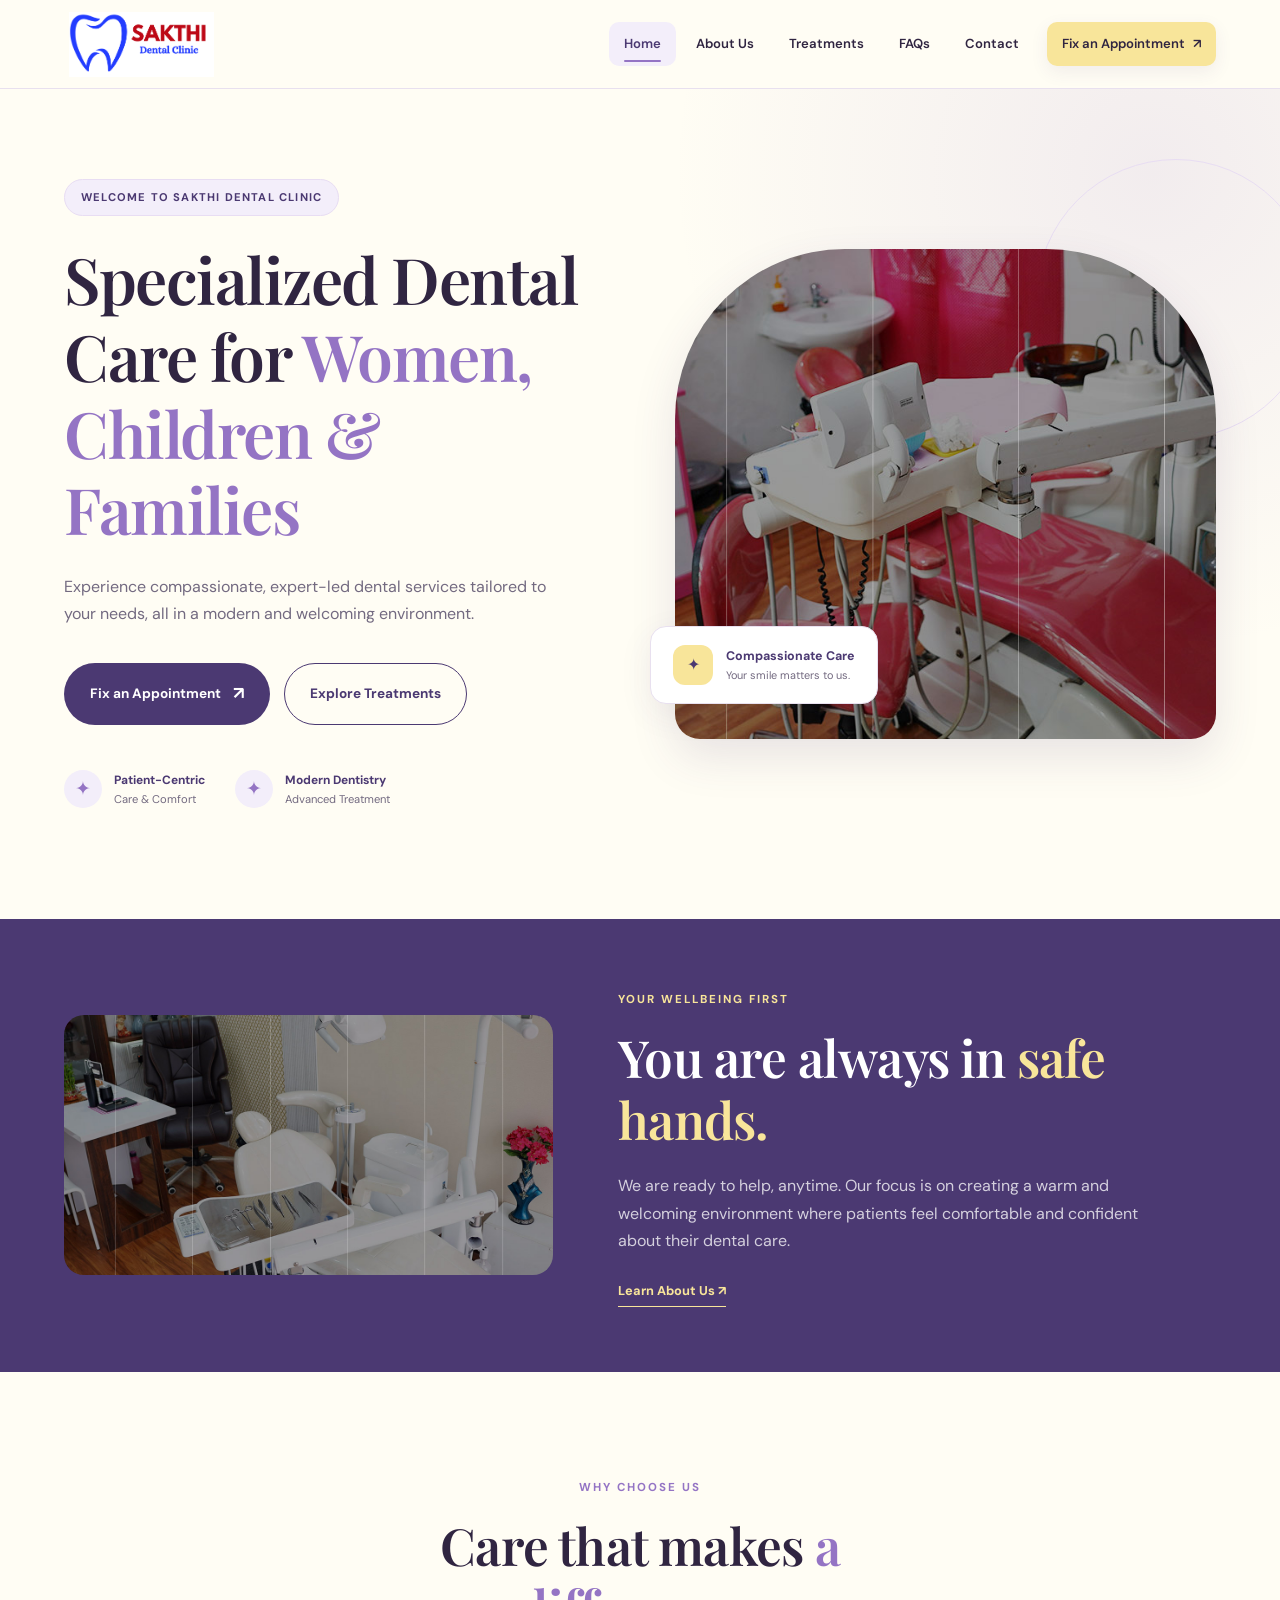
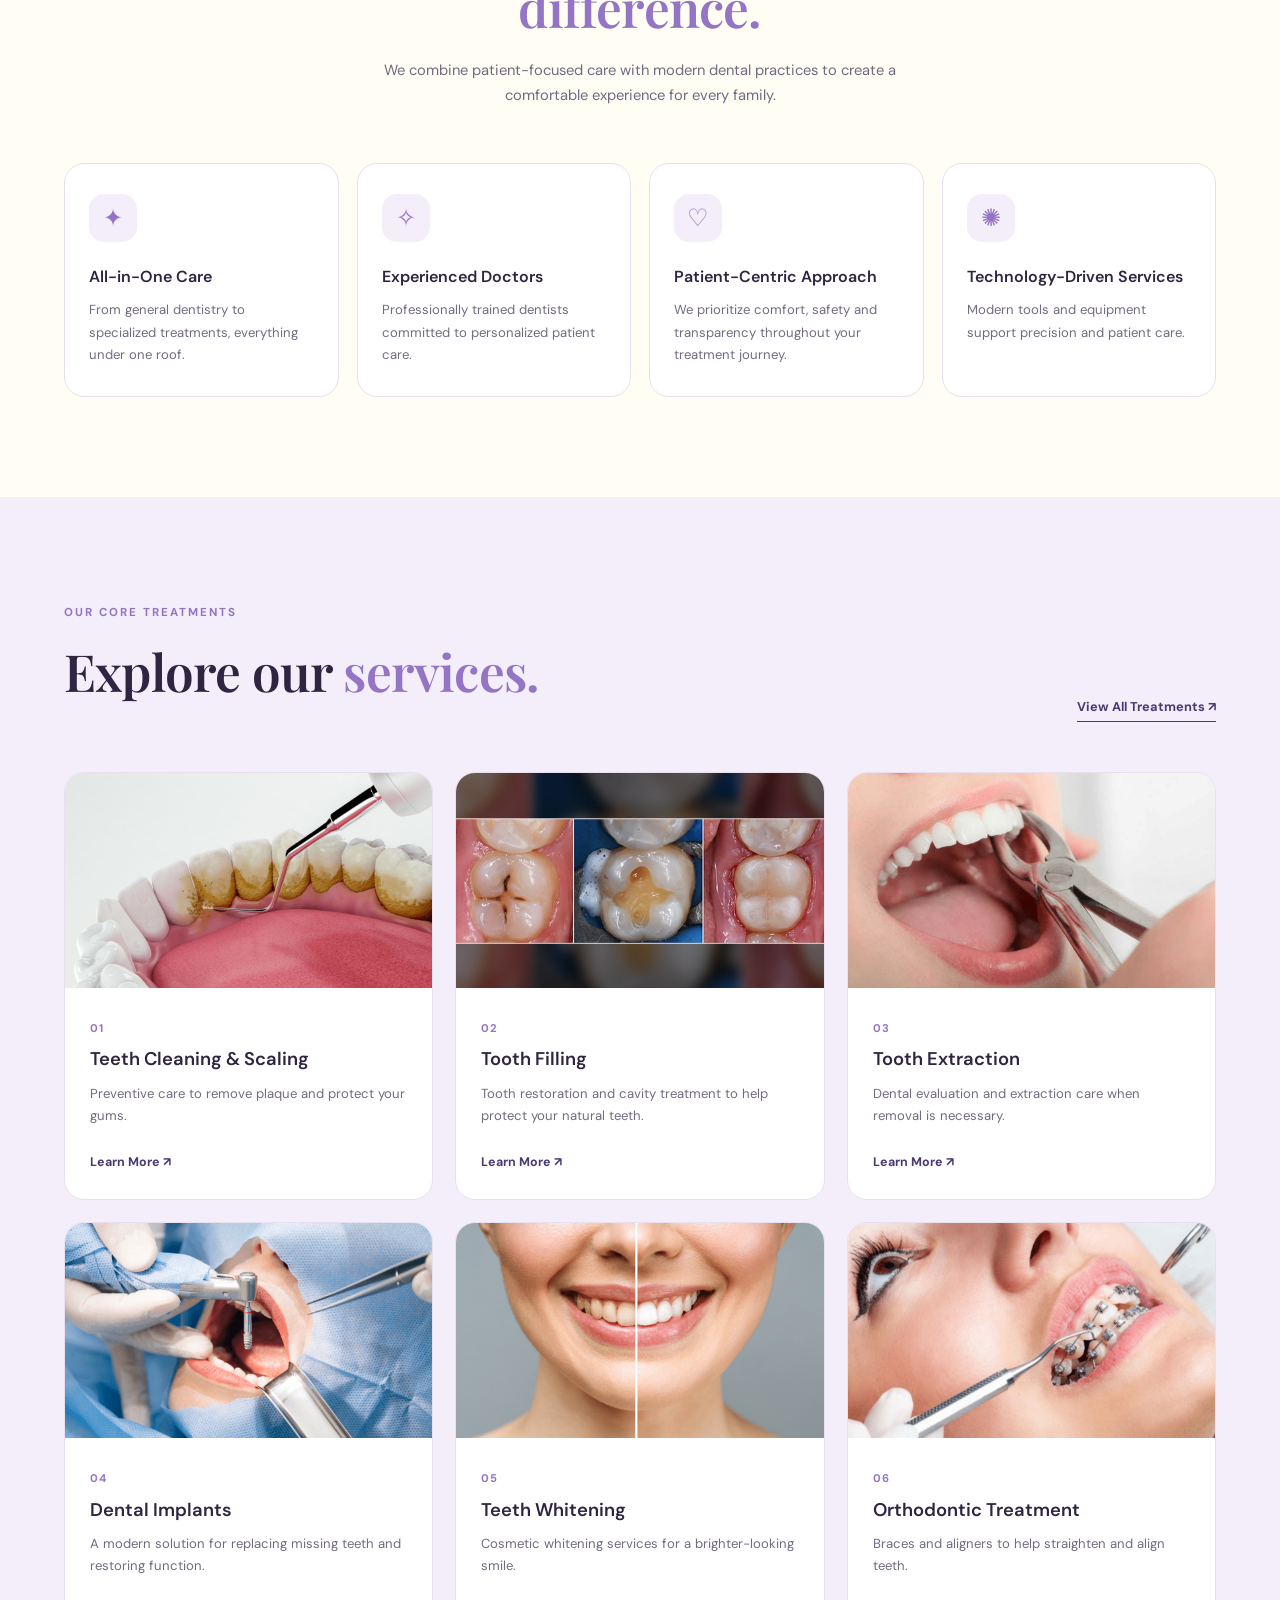
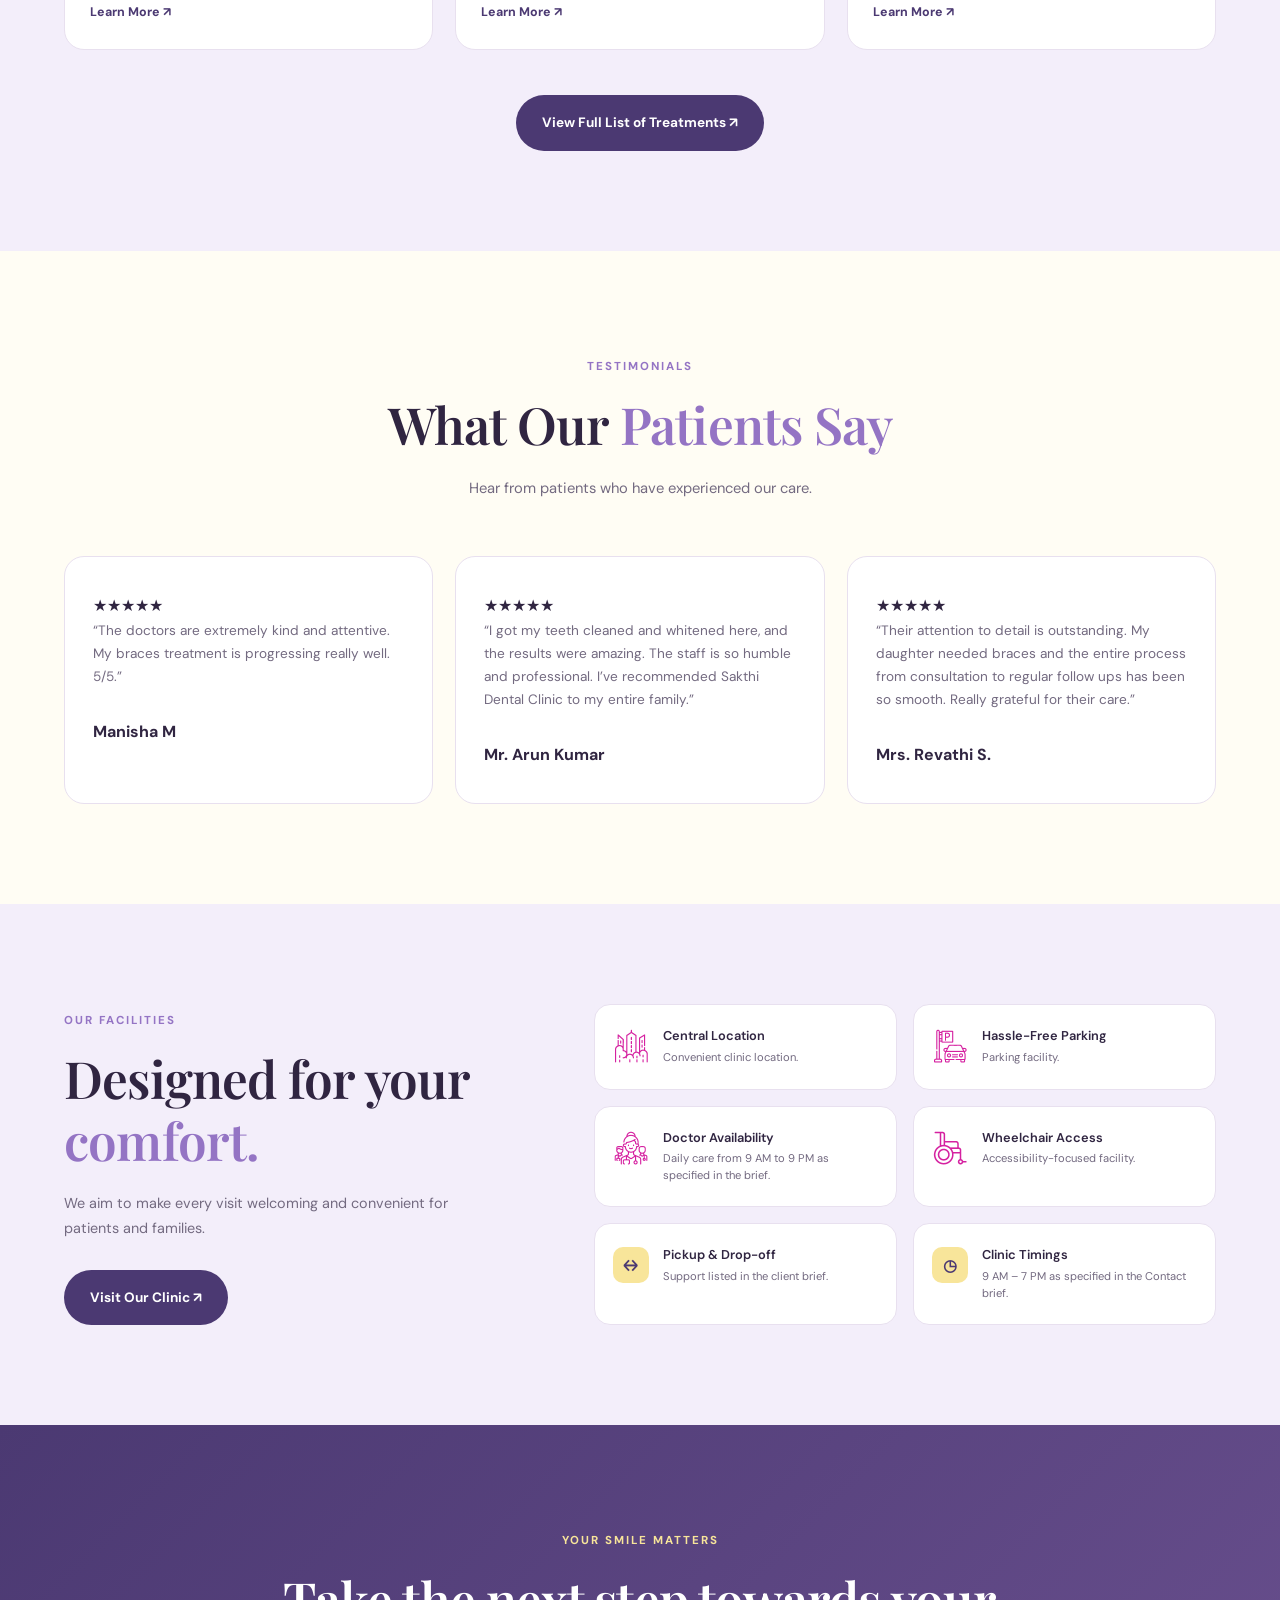
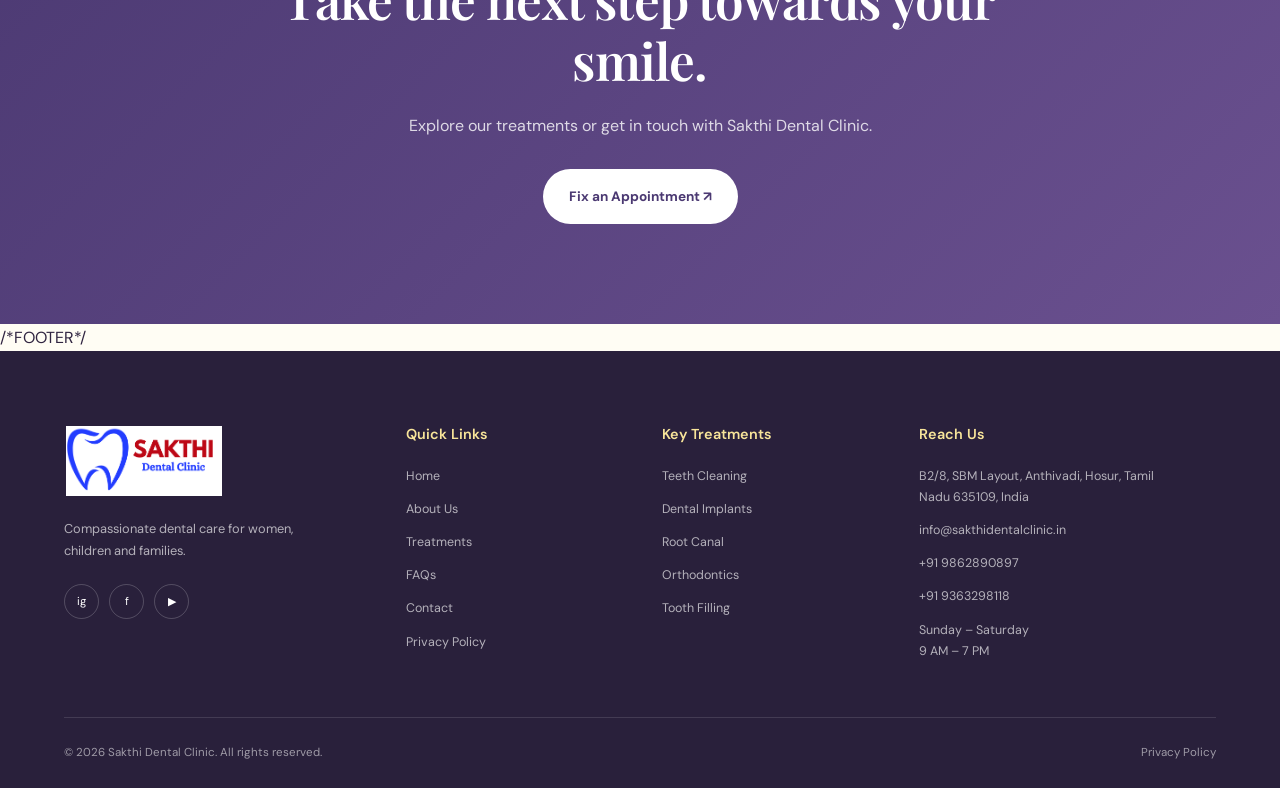
==== index.html @ 663e18c3 "Add Sakthi Dental Clinic website" ====
<!DOCTYPE html>
<html lang="en">
<head>
    <meta charset="UTF-8">
    <meta name="viewport" content="width=device-width, initial-scale=1.0">

    <title>Sakthi Dental Clinic | Your Smile, Our Care</title>
    <link rel="icon" type="image/png" href="images/logo/SDC Logo.png">

    <meta name="description" content="Sakthi Dental Clinic in Hosur offers compassionate dental care for women, children and families. Explore our dental treatments and clinic facilities.">

    <link rel="preconnect" href="https://fonts.googleapis.com">
    <link rel="preconnect" href="https://fonts.gstatic.com" crossorigin>
    <link href="https://fonts.googleapis.com/css2?family=DM+Sans:wght@400;500;600;700&family=Playfair+Display:wght@500;600;700&display=swap" rel="stylesheet">
    <link rel="stylesheet" href="style.css">
</head>
<body>
    <!-- ================= HEADER ================= -->
<header class="site-header">
    <div class="container nav-container">
        <!-- LOGO -->
        <a href="index.html" class="brand-logo">
            <img src="images/logo/SDC Logo.png"
                 alt="Sakthi Dental Clinic Logo">
        </a>
        <!-- DESKTOP / MOBILE NAVIGATION -->
        <nav class="main-nav" id="mainNav" aria-label="Main navigation">
    <a href="index.html" class="active">Home</a>
    <a href="about.html">About Us</a>
    <a href="treatments.html">Treatments</a>
    <a href="faqs.html">FAQs</a>
    <a href="contact.html">Contact</a>
    <a href="contact.html" class="nav-cta">
        Fix an Appointment
        <span>↗</span>
    </a>
</nav>

        <!-- MOBILE MENU BUTTON -->
        <button class="menu-toggle"
        id="menuToggle"
        type="button"
        aria-label="Open navigation menu"
        aria-expanded="false">
    <span></span>
    <span></span>
    <span></span>
</button>
    </div>
</header>
    <!-- ================= HERO SECTION ================= -->
    <main>
        <section class="hero-section">
            <div class="container hero-grid">
                <div class="hero-content">
                    <span class="eyebrow">
                        WELCOME TO SAKTHI DENTAL CLINIC
                    </span>

                    <h1>
                        Specialized Dental Care for
                        <span>Women, Children & Families</span>
                    </h1>
                    <p class="hero-description">
                        Experience compassionate, expert-led dental services
                        tailored to your needs, all in a modern and welcoming
                        environment.
                    </p>
                    <div class="hero-actions">
                        <a href="contact.html" class="btn btn-primary">
                            Fix an Appointment
                            <span>↗</span>
                        </a>
                        <a href="treatments.html" class="btn btn-outline">
                            Explore Treatments
                        </a>
                    </div>
                    <div class="hero-trust">
                        <div class="trust-item">
                            <span class="trust-icon">✦</span>
                            <div>
                                <strong>Patient-Centric</strong>
                                <small>Care & Comfort</small>
                            </div>
                        </div>
                        <div class="trust-item">
                            <span class="trust-icon">✦</span>
                            <div>
                                <strong>Modern Dentistry</strong>
                                <small>Advanced Treatment</small>
                            </div>
                        </div>
                    </div>
                </div>
                <div class="hero-visual">
                    <div class="hero-image-wrapper">
                        <img src="images/banners/Banner_img_2.jpg"
                             alt="Sakthi Dental Clinic Dental Care"
                             class="hero-image">
                        <div class="hero-floating-card">
                            <div class="floating-icon">✦</div>
                            <div>
                                <strong>Compassionate Care</strong>
                                <p>Your smile matters to us.</p>
                            </div>
                        </div>
                    </div>
                    <div class="hero-circle-decoration"></div>
                </div>
            </div>
        </section>
        <!-- ================= ASSURANCE BANNER ================= -->
        <section class="assurance-section">
            <div class="container assurance-grid">
                <div class="assurance-image">
                    <img src="images/banners/Banner_img_3.jpg"
                         alt="Welcoming dental clinic">
                </div>
                <div class="assurance-content">
                    <span class="section-label">YOUR WELLBEING FIRST</span>
                    <h2>
                        You are always in
                        <span>safe hands.</span>
                    </h2>
                    <p>
                        We are ready to help, anytime. Our focus is on creating
                        a warm and welcoming environment where patients feel
                        comfortable and confident about their dental care.
                    </p>
                    <a href="about.html" class="text-link">
                        Learn About Us ↗
                    </a>
                </div>
            </div>
        </section>
        <!-- ================= WHY CHOOSE US ================= -->
        <section class="why-section section-padding">
            <div class="container">
                <div class="section-heading centered">
                    <span class="section-label">WHY CHOOSE US</span>
                    <h2>
                        Care that makes
                        <span>a difference.</span>
                    </h2>
                    <p>
                        We combine patient-focused care with modern dental
                        practices to create a comfortable experience for
                        every family.
                    </p>
                </div>
                <div class="features-grid">
                    <article class="feature-card">
                        <div class="feature-icon">✦</div>
                        <h3>All-in-One Care</h3>
                        <p>
                            From general dentistry to specialized treatments,
                            everything under one roof.
                        </p>
                    </article>
                    <article class="feature-card">

                        <div class="feature-icon">✧</div>

                        <h3>Experienced Doctors</h3>
                        <p>
                            Professionally trained dentists committed to
                            personalized patient care.
                        </p>
                    </article>
                    <article class="feature-card">
                        <div class="feature-icon">♡</div>
                        <h3>Patient-Centric Approach</h3>
                        <p>
                            We prioritize comfort, safety and transparency
                            throughout your treatment journey.
                        </p>
                    </article>
                    <article class="feature-card">
                        <div class="feature-icon">✺</div>
                        <h3>Technology-Driven Services</h3>
                        <p>
                            Modern tools and equipment support precision
                            and patient care.
                        </p>
                    </article>
                </div>
            </div>
        </section>
        <!-- ================= CORE TREATMENTS ================= -->
        <section class="treatments-section section-padding">
            <div class="container">
                <div class="section-top-row">
                    <div class="section-heading">
                        <span class="section-label">OUR CORE TREATMENTS</span>
                        <h2>
                            Explore our
                            <span>services.</span>
                        </h2>
                    </div>
                    <a href="treatments.html" class="text-link">
                        View All Treatments ↗
                    </a>
                </div>
                <div class="treatments-grid">
                    <article class="treatment-card">
                        <div class="treatment-image">
                            <img src="images/treatments/Teeth Cleaning.png"
                                 alt="Teeth Cleaning and Scaling">
                        </div>
                        <div class="treatment-content">
                            <span class="treatment-number">01</span>
                            <h3>Teeth Cleaning & Scaling</h3>
                            <p>
                                Preventive care to remove plaque and
                                protect your gums.
                            </p>
                            <a href="treatments.html" class="card-link">
                                Learn More ↗
                            </a>
                        </div>
                    </article>
                    <article class="treatment-card">
                        <div class="treatment-image">
                            <img src="images/treatments/Tooth-Filling.jpg"
                                 alt="Tooth Filling">
                        </div>
                        <div class="treatment-content">
                            <span class="treatment-number">02</span>
                            <h3>Tooth Filling</h3>
                            <p>
                                Tooth restoration and cavity treatment
                                to help protect your natural teeth.
                            </p>
                            <a href="treatments.html" class="card-link">
                                Learn More ↗
                            </a>
                        </div>
                    </article>
                    <article class="treatment-card">
                        <div class="treatment-image">
                            <img src="images/treatments/Teeth Extraction.png"
                                 alt="Tooth Extraction">
                        </div>
                        <div class="treatment-content">
                            <span class="treatment-number">03</span>
                            <h3>Tooth Extraction</h3>
                            <p>
                                Dental evaluation and extraction care
                                when removal is necessary.
                            </p>
                            <a href="treatments.html" class="card-link">
                                Learn More ↗
                            </a>
                        </div>
                    </article>
                    <article class="treatment-card">
                        <div class="treatment-image">
                            <img src="images/treatments/Implants.png"
                                alt="Dental Implants">
                        </div>
                        <div class="treatment-content">
                            <span class="treatment-number">04</span>
                            <h3>Dental Implants</h3>
                            <p>
                                A modern solution for replacing missing
                                teeth and restoring function.
                            </p>
                            <a href="treatments.html" class="card-link">
                                Learn More ↗
                            </a>
                        </div>
                    </article>
                    <article class="treatment-card">
                        <div class="treatment-image">
                            <img src="images/treatments/Bleaching.png"
                                 alt="Teeth Whitening">
                        </div>
                        <div class="treatment-content">
                            <span class="treatment-number">05</span>
                            <h3>Teeth Whitening</h3>
                            <p>
                                Cosmetic whitening services for a
                                brighter-looking smile.
                            </p>
                            <a href="treatments.html" class="card-link">
                                Learn More ↗
                            </a>
                        </div>
                    </article>
                    <article class="treatment-card">
                        <div class="treatment-image">
                            <img src="images/treatments/Orthodontic-Treatment.png"
                                 alt="Orthodontic Treatment">
                        </div>
                        <div class="treatment-content">
                            <span class="treatment-number">06</span>
                            <h3>Orthodontic Treatment</h3>
                            <p>
                                Braces and aligners to help straighten
                                and align teeth.
                            </p>
                            <a href="treatments.html" class="card-link">
                                Learn More ↗
                            </a>
                        </div>
                    </article>
                </div>
                <div class="center-button">
                    <a href="treatments.html" class="btn btn-primary">
                        View Full List of Treatments ↗
                    </a>
                </div>
            </div>
        </section>
        <!-- ================= TESTIMONIALS ================= -->
        <section class="testimonials-section section-padding">
    <div class="container">
        <div class="section-heading centered">
            <span class="section-label">
                TESTIMONIALS
            </span>
            <h2>
                What Our
                <span>Patients Say</span>
            </h2>
            <p>
                Hear from patients who have experienced our care.
            </p>
        </div>
        <div class="testimonials-grid">
            <article class="testimonial-card">
                <div class="testimonial-stars">
                    ★★★★★
                </div>
                <p>
                    “The doctors are extremely kind and attentive.
                    My braces treatment is progressing really well.
                    5/5.”
                </p>
                <h4>
                    Manisha M
                </h4>
            </article>
            <article class="testimonial-card">
                <div class="testimonial-stars">
                    ★★★★★
                </div>
                <p>
                    “I got my teeth cleaned and whitened here, and
                    the results were amazing. The staff is so humble
                    and professional. I’ve recommended Sakthi Dental
                    Clinic to my entire family.”
                </p>
                <h4>
                    Mr. Arun Kumar
                </h4>
            </article>
            <article class="testimonial-card">
                <div class="testimonial-stars">
                    ★★★★★
                </div>
                <p>
                    “Their attention to detail is outstanding. My
                    daughter needed braces and the entire process
                    from consultation to regular follow ups has been
                    so smooth. Really grateful for their care.”
                </p>
                <h4>
                    Mrs. Revathi S.
                </h4>
            </article>
        </div>
    </div>
</section>
    <!-- ================= CLINIC FACILITIES ================= -->
        <section class="facilities-section section-padding">
            <div class="container">
                <div class="facilities-layout">
                    <div class="facilities-content">
                        <span class="section-label">OUR FACILITIES</span>
                        <h2>
                            Designed for your
                            <span>comfort.</span>
                        </h2>
                        <p>
                            We aim to make every visit welcoming and
                            convenient for patients and families.
                        </p>
                        <a href="contact.html" class="btn btn-primary">
                            Visit Our Clinic ↗
                        </a>
                    </div>
                    <div class="facilities-grid">
                        <div class="facility-item">
                            <img src="images/icons/Icon-city-center.png"
                                 alt="">
                            <div>
                                <h3>Central Location</h3>
                                <p>Convenient clinic location.</p>
                            </div>
                        </div>
                        <div class="facility-item">
                            <img src="images/icons/car_parking.png"
                                 alt="">
                            <div>
                                <h3>Hassle-Free Parking</h3>
                                <p>Parking facility.</p>
                            </div>
                        </div>
                        <div class="facility-item">
                            <img src="images/icons/Icon-doctors.png"
                                 alt="">
                            <div>
                                <h3>Doctor Availability</h3>
                                <p>Daily care from 9 AM to 9 PM as specified in the brief.</p>
                            </div>
                        </div>
                        <div class="facility-item">
                            <img src="images/icons/Icon-wheel-chair.png"
                                 alt="">
                            <div>
                                <h3>Wheelchair Access</h3>
                                <p>Accessibility-focused facility.</p>
                            </div>
                        </div>
                        <div class="facility-item">
                            <div class="facility-symbol">↔</div>
                            <div>
                                <h3>Pickup & Drop-off</h3>
                                <p>Support listed in the client brief.</p>
                            </div>
                        </div>
                        <div class="facility-item">
                            <div class="facility-symbol">◷</div>
                            <div>
                                <h3>Clinic Timings</h3>
                                <p>9 AM – 7 PM as specified in the Contact brief.</p>
                            </div>
                        </div>
                    </div>
                </div>
            </div>
        </section>
        <!-- ================= FINAL CTA  ================= -->
        <section class="final-cta-section">
            <div class="container final-cta-content">
                <span class="section-label">YOUR SMILE MATTERS</span>
                <h2>
                    Take the next step
                    towards your smile.
                </h2>
                <p>
                    Explore our treatments or get in touch with
                    Sakthi Dental Clinic.
                </p>
                <a href="contact.html" class="btn btn-light">
                    Fix an Appointment ↗
                </a>
            </div>
        </section>
    </main>
    /*FOOTER*/
    <footer class="site-footer">
        <div class="container footer-grid">

            <div class="footer-brand">
                <a href="index.html" class="footer-logo">
                    <img src="images/logo/SDC Logo.png"
                         alt="Sakthi Dental Clinic Logo">
                </a>
                <p>
                    Compassionate dental care for women,
                    children and families.
                </p>
                <div class="footer-socials">
                    <a href="#" aria-label="Instagram">ig</a>
                    <a href="#" aria-label="Facebook">f</a>
                    <a href="#" aria-label="YouTube">▶</a>
                </div>
            </div>
            <div class="footer-column">
                <h3>Quick Links</h3>
                <a href="index.html">Home</a>
                <a href="about.html">About Us</a>
                <a href="treatments.html">Treatments</a>
                <a href="faqs.html">FAQs</a>
                <a href="contact.html">Contact</a>
                <a href="privacy.html">Privacy Policy</a>
            </div>
            <div class="footer-column">
                <h3>Key Treatments</h3>
                <a href="treatments.html">Teeth Cleaning</a>
                <a href="treatments.html">Dental Implants</a>
                <a href="treatments.html">Root Canal</a>
                <a href="treatments.html">Orthodontics</a>
                <a href="treatments.html">Tooth Filling</a>
            </div>
            <div class="footer-column footer-contact">
                <h3>Reach Us</h3>
                <p>
                    B2/8, SBM Layout, Anthivadi,
                    Hosur, Tamil Nadu 635109, India
                </p>
                <a href="mailto:info@sakthidentalclinic.in">
                    info@sakthidentalclinic.in
                </a>
                <a href="tel:+919862890897">
                    +91 9862890897
                </a>
                <a href="tel:+919363298118">
                    +91 9363298118
                </a>
                <p>
                    Sunday – Saturday<br>
                    9 AM – 7 PM
                </p>
            </div>
        </div>
        <div class="container footer-bottom">
            <p>
                © 2026 Sakthi Dental Clinic. All rights reserved.
            </p>
            <a href="privacy.html">Privacy Policy</a>
        </div>
    </footer>
    <script src="script.js"></script>
</body>
</html>
---- style.css ----
/* =========================================================
   SAKTHI DENTAL CLINIC
   PROFESSIONAL LAVENDER + BUTTER YELLOW
   CLEAN MASTER STYLESHEET
   ========================================================= */
/* =========================================================
   1. ROOT VARIABLES
   ======================================================== */
:root {
    --deep-purple: #4B3972;
    --soft-purple: #9474C4;
    --light-purple: #F3EEFA;
    --soft-lilac: #E8DDF3;
    --butter-yellow: #F8E59A;
    --warm-white: #FFFDF4;
    --white: #FFFFFF;
    --text-dark: #302541;
    --text-light: #736A80;
    --border-color: #E8E0EF;
    --shadow-soft: 0 10px 35px rgba(75, 57, 114, 0.07);
    --shadow-hover: 0 18px 45px rgba(75, 57, 114, 0.13);
    --radius-small: 12px;
    --radius-medium: 20px;
    --radius-large: 30px;
}
/* =========================================================
   2. GLOBAL RESET
   ========================================================= */
* {
    margin: 0;
    padding: 0;
    box-sizing: border-box;
}
html {
    scroll-behavior: smooth;
}
body {
    font-family: "DM Sans", sans-serif;
    background: var(--warm-white);
    color: var(--text-dark);
    line-height: 1.7;
    overflow-x: hidden;
}
img {
    max-width: 100%;
    display: block;
}
a {
    text-decoration: none;
    color: inherit;
}
button,
a {
    -webkit-tap-highlight-color: transparent;
}
button {
    font-family: inherit;
}
.container {
    width: min(1180px, 90%);
    margin: 0 auto;
}
.section-padding {
    padding: 100px 0;
}
/* =========================================================
   3. TYPOGRAPHY
   ========================================================= */
h1,
h2,
h3 {
    line-height: 1.2;
    font-weight: 600;
}
h1,
h2 {
    font-family: "Playfair Display", serif;
}
h1 {
    font-size: clamp(2.5rem, 5vw, 4.5rem);
    letter-spacing: -1.5px;
}
h2 {
    font-size: clamp(2rem, 4vw, 3.2rem);
    letter-spacing: -0.8px;
}
h1 span,
h2 span {
    color: var(--soft-purple);
}
p {
    color: var(--text-light);
}
.section-label {
    display: inline-block;
    color: var(--soft-purple);
    font-size: 0.72rem;
    font-weight: 700;
    letter-spacing: 2px;
    text-transform: uppercase;
    margin-bottom: 18px;
}
.eyebrow {
    display: inline-block;
    background: var(--light-purple);
    color: var(--deep-purple);
    border: 1px solid var(--soft-lilac);
    border-radius: 100px;
    padding: 8px 16px;
    font-size: 0.7rem;
    font-weight: 700;
    letter-spacing: 1.2px;
    margin-bottom: 25px;
}
/* =========================================================
   4. BUTTONS
   ========================================================= */
.btn {
    display: inline-flex;
    align-items: center;
    justify-content: center;
    gap: 12px;
    padding: 15px 25px;
    border-radius: 100px;
    border: 1px solid transparent;
    font-size: 0.85rem;
    font-weight: 700;
    cursor: pointer;
    transition:
        background 0.3s ease,
        color 0.3s ease,
        transform 0.3s ease,
        box-shadow 0.3s ease;
}
.btn-primary {
    background: var(--deep-purple);
    color: var(--white);
}
.btn-primary:hover {
    background: var(--soft-purple);
    transform: translateY(-3px);
    box-shadow: 0 8px 20px rgba(75, 57, 114, 0.2);
}
.btn-outline {
    border-color: var(--deep-purple);
    color: var(--deep-purple);
    background: transparent;
}
.btn-outline:hover {
    background: var(--light-purple);
    transform: translateY(-3px);
}
.btn-light {
    background: var(--white);
    color: var(--deep-purple);
}
.btn-light:hover {
    background: var(--butter-yellow);
    transform: translateY(-3px);
}
.btn span {
    font-size: 1.1rem;
}
/* =========================================================
   5. PROFESSIONAL HEADER / NAVBAR
   ========================================================= */
.site-header {
    position: sticky;
    top: 0;
    z-index: 1000;
    width: 100%;
    background: rgba(255, 253, 244, 0.97);
    border-bottom: 1px solid var(--border-color);
    backdrop-filter: blur(14px);
    -webkit-backdrop-filter: blur(14px);
}
.nav-container {
    min-height: 88px;
    display: flex;
    align-items: center;
    justify-content: space-between;
    gap: 30px;
    position: relative;
}
.brand-logo {
    display: flex;
    align-items: center;
    flex-shrink: 0;
    text-decoration: none;
}
.brand-logo img {
    width: 155px;
    height: auto;
    max-height: 65px;
    object-fit: contain;
}
.main-nav {
    display: flex;
    align-items: center;
    justify-content: center;
    gap: 5px;
}
.main-nav a {
    position: relative;
    display: inline-flex;
    align-items: center;
    justify-content: center;
    padding: 11px 15px;
    color: var(--text-dark);
    font-size: 0.82rem;
    font-weight: 600;
    border-radius: 10px;
    transition:
        color 0.25s ease,
        background 0.25s ease,
        transform 0.25s ease;
}
.main-nav a:hover {
    color: var(--deep-purple);
    background: var(--light-purple);
    transform: translateY(-1px);
}
.main-nav a.active {
    color: var(--deep-purple);
    background: var(--light-purple);
}
.main-nav a::after {
    content: "";
    position: absolute;
    left: 15px;
    right: 15px;
    bottom: 4px;
    height: 2px;
    background: var(--soft-purple);
    border-radius: 10px;
    transform: scaleX(0);
    transition: transform 0.25s ease;
}
.main-nav a:hover::after,
.main-nav a.active::after {
    transform: scaleX(1);
}
.nav-cta {
    display: inline-flex;
    align-items: center;
    justify-content: center;
    gap: 8px;
    margin-left: 8px;
    padding: 13px 20px;
    background: var(--butter-yellow);
    color: var(--deep-purple);
    border-radius: 100px;
    font-size: 0.75rem;
    font-weight: 700;
    white-space: nowrap;
    box-shadow: 0 6px 18px rgba(75, 57, 114, 0.08);
    transition:
        background 0.3s ease,
        color 0.3s ease,
        transform 0.3s ease,
        box-shadow 0.3s ease;
}
.nav-cta:hover {
    background: var(--deep-purple);
    color: var(--white);
    transform: translateY(-2px);
    box-shadow: 0 9px 22px rgba(75, 57, 114, 0.18);
}
.nav-cta::after {
    display: none !important;
}
/* =========================================================
   6. MOBILE MENU BUTTON
   ========================================================= */
.menu-toggle {
    display: none;
    width: 42px;
    height: 42px;
    padding: 0;
    border: none;
    background: transparent;
    cursor: pointer;
    align-items: center;
    justify-content: center;
    flex-direction: column;
    gap: 5px;
    position: relative;
    z-index: 1001;
}
.menu-toggle span {
    display: block;
    width: 24px;
    height: 2px;
    background: var(--deep-purple);
    border-radius: 3px;
    transition: all 0.3s ease;
}
/* Hamburger -> X animation when menu is open */
.menu-toggle.active span:nth-child(1) {
    transform: translateY(7px) rotate(45deg);
}
.menu-toggle.active span:nth-child(2) {
    opacity: 0;
}
.menu-toggle.active span:nth-child(3) {
    transform: translateY(-7px) rotate(-45deg);
}
/* =========================================================
   7. HERO SECTION
   ========================================================= */
.hero-section {
    position: relative;
    padding: 90px 0 110px;
    background:
        radial-gradient(
            circle at 90% 10%,
            rgba(148, 116, 196, 0.12),
            transparent 35%
        ),
        var(--warm-white);
    overflow: hidden;
}
.hero-grid {
    display: grid;
    grid-template-columns: 1fr 1fr;
    align-items: center;
    gap: 70px;
}
.hero-content {
    position: relative;
    z-index: 2;
}
.hero-content h1 {
    max-width: 600px;
    margin-bottom: 25px;
}
.hero-description {
    font-size: 1rem;
    max-width: 510px;
    margin-bottom: 35px;
}
.hero-actions {
    display: flex;
    flex-wrap: wrap;
    gap: 14px;
    margin-bottom: 45px;
}
.hero-trust {
    display: flex;
    flex-wrap: wrap;
    gap: 30px;
}
.trust-item {
    display: flex;
    align-items: center;
    gap: 12px;
}
.trust-icon {
    display: grid;
    place-items: center;
    width: 38px;
    height: 38px;
    border-radius: 50%;
    background: var(--light-purple);
    color: var(--soft-purple);
    font-size: 1.2rem;
}
.trust-item strong {
    display: block;
    font-size: 0.75rem;
    color: var(--deep-purple);
}
.trust-item small {
    display: block;
    font-size: 0.7rem;
    color: var(--text-light);
}
.hero-visual {
    position: relative;
}
.hero-image-wrapper {
    position: relative;
    z-index: 2;
}
.hero-image {
    width: 100%;
    height: 490px;
    object-fit: cover;
    border-radius: 170px 170px 25px 25px;
    box-shadow: var(--shadow-hover);
}
.hero-floating-card {
    position: absolute;
    left: -25px;
    bottom: 35px;
    display: flex;
    align-items: center;
    gap: 13px;
    padding: 18px 22px;
    background: var(--white);
    border: 1px solid var(--border-color);
    border-radius: 16px;
    box-shadow: var(--shadow-soft);
    max-width: 255px;
}
.floating-icon {
    display: grid;
    place-items: center;
    flex-shrink: 0;
    width: 40px;
    height: 40px;
    border-radius: 12px;
    background: var(--butter-yellow);
    color: var(--deep-purple);
}
.hero-floating-card strong {
    display: block;
    color: var(--deep-purple);
    font-size: 0.78rem;
}
.hero-floating-card p {
    font-size: 0.68rem;
    line-height: 1.5;
}
.hero-circle-decoration {
    position: absolute;
    width: 280px;
    height: 280px;
    border: 1px solid var(--soft-lilac);
    border-radius: 50%;
    right: -100px;
    top: -90px;
    z-index: 1;
}
/* =========================================================
   8. ASSURANCE BANNER
   ========================================================= */
.assurance-section {
    background: var(--deep-purple);
    padding: 65px 0;
}
.assurance-grid {
    display: grid;
    grid-template-columns: 0.9fr 1.1fr;
    align-items: center;
    gap: 65px;
}
.assurance-image img {
    width: 100%;
    height: 260px;
    object-fit: cover;
    border-radius: var(--radius-medium);
}
.assurance-content h2 {
    color: var(--white);
    margin-bottom: 22px;
}
.assurance-content h2 span {
    color: var(--butter-yellow);
}
.assurance-content p {
    color: rgba(255, 255, 255, 0.76);
    max-width: 550px;
    margin-bottom: 22px;
}
.assurance-content .section-label {
    color: var(--butter-yellow);
}
.text-link {
    display: inline-flex;
    align-items: center;
    gap: 8px;
    color: var(--deep-purple);
    font-size: 0.8rem;
    font-weight: 700;
    border-bottom: 1px solid currentColor;
    padding-bottom: 4px;
    transition: all 0.3s ease;
}
.text-link:hover {
    color: var(--soft-purple);
}
.assurance-content .text-link {
    color: var(--butter-yellow);
}
/* =========================================================
   9. SECTION HEADINGS
   ========================================================= */
.section-heading {
    max-width: 600px;
}
.section-heading h2 {
    margin-bottom: 20px;
}
.section-heading p {
    font-size: 0.92rem;
    max-width: 560px;
}
.centered {
    text-align: center;
    margin: 0 auto 55px;
}
.centered p {
    margin: 0 auto;
}
/* =========================================================
   10. WHY CHOOSE US
   ========================================================= */
.why-section {
    background: var(--warm-white);
}
.features-grid {
    display: grid;
    grid-template-columns: repeat(4, 1fr);
    gap: 18px;
}
.feature-card {
    background: var(--white);
    border: 1px solid var(--border-color);
    border-radius: var(--radius-medium);
    padding: 30px 24px;
    transition: all 0.3s ease;
}
.feature-card:hover {
    transform: translateY(-7px);
    box-shadow: var(--shadow-hover);
    border-color: var(--soft-lilac);
}
.feature-icon {
    display: grid;
    place-items: center;
    width: 48px;
    height: 48px;
    border-radius: 15px;
    background: var(--light-purple);
    color: var(--soft-purple);
    font-size: 1.5rem;
    margin-bottom: 25px;
}
.feature-card h3 {
    font-size: 1rem;
    margin-bottom: 13px;
}
.feature-card p {
    font-size: 0.82rem;
}
/* =========================================================
   11. TREATMENTS SECTION
   ========================================================= */
.treatments-section {
    background: var(--light-purple);
}
.section-top-row {
    display: flex;
    justify-content: space-between;
    align-items: flex-end;
    gap: 25px;
    margin-bottom: 50px;
}
.section-top-row .section-heading {
    margin-bottom: 0;
}
.treatments-grid {
    display: grid;
    grid-template-columns: repeat(3, 1fr);
    gap: 22px;
}
.treatment-card {
    background: var(--white);
    border: 1px solid var(--border-color);
    border-radius: var(--radius-medium);
    overflow: hidden;
    transition: all 0.3s ease;
}
.treatment-card:hover {
    transform: translateY(-7px);
    box-shadow: var(--shadow-hover);
}
.treatment-image {
    overflow: hidden;
}
.treatment-image img {
    width: 100%;
    height: 215px;
    object-fit: cover;
    transition: transform 0.5s ease;
}
.treatment-card:hover .treatment-image img {
    transform: scale(1.05);
}
.treatment-content {
    padding: 25px;
}
.treatment-number {
    font-size: 0.7rem;
    color: var(--soft-purple);
    font-weight: 700;
    letter-spacing: 1px;
}
.treatment-content h3 {
    font-size: 1.15rem;
    margin: 8px 0 12px;
}
.treatment-content p {
    font-size: 0.82rem;
    margin-bottom: 20px;
}
.card-link {
    display: inline-flex;
    align-items: center;
    color: var(--deep-purple);
    font-size: 0.78rem;
    font-weight: 700;
    transition:
        color 0.3s ease,
        transform 0.3s ease;
}
.card-link:hover {
    color: var(--soft-purple);
    transform: translateX(3px);
}
.center-button {
    display: flex;
    justify-content: center;
    margin-top: 45px;
}
/* =========================================================
   12. TESTIMONIALS
   ========================================================= */
.testimonials-section {
    background: var(--warm-white);
}
.testimonials-grid {
    display: grid;
    grid-template-columns: repeat(3, 1fr);
    gap: 22px;
}
.testimonial-card {
    position: relative;
    background: var(--white);
    border: 1px solid var(--border-color);
    border-radius: var(--radius-medium);
    padding: 35px 28px;
    transition: all 0.3s ease;
}
.testimonial-card:hover {
    box-shadow: var(--shadow-hover);
    transform: translateY(-5px);
}
.quote-mark {
    font-family: "Playfair Display", serif;
    font-size: 4rem;
    line-height: 0.7;
    color: var(--soft-lilac);
    margin-bottom: 22px;
}
.stars {
    color: #D8B53B;
    font-size: 0.9rem;
    letter-spacing: 3px;
    margin-bottom: 20px;
}
.testimonial-card > p {
    font-size: 0.85rem;
    margin-bottom: 30px;
}
.testimonial-author {
    display: flex;
    align-items: center;
    gap: 12px;
}
.author-avatar {
    display: grid;
    place-items: center;
    width: 42px;
    height: 42px;
    border-radius: 50%;
    background: var(--light-purple);
    color: var(--deep-purple);
    font-weight: 700;
}
.testimonial-author strong {
    display: block;
    font-size: 0.8rem;
}
.testimonial-author span {
    display: block;
    font-size: 0.7rem;
    color: var(--text-light);
}
/* =========================================================
   13. FACILITIES
   ========================================================= */
.facilities-section {
    background: var(--light-purple);
}
.facilities-layout {
    display: grid;
    grid-template-columns: 0.85fr 1.15fr;
    align-items: center;
    gap: 70px;
}
.facilities-content h2 {
    margin-bottom: 20px;
}
.facilities-content p {
    font-size: 0.9rem;
    max-width: 420px;
    margin-bottom: 30px;
}
.facilities-grid {
    display: grid;
    grid-template-columns: repeat(2, 1fr);
    gap: 16px;
}
.facility-item {
    display: flex;
    align-items: flex-start;
    gap: 14px;
    padding: 23px 18px;
    background: var(--white);
    border: 1px solid var(--border-color);
    border-radius: 16px;
    transition:
        transform 0.3s ease,
        box-shadow 0.3s ease;
}
.facility-item:hover {
    transform: translateY(-4px);
    box-shadow: var(--shadow-soft);
}
.facility-item img {
    width: 36px;
    height: 36px;
    object-fit: contain;
    flex-shrink: 0;
}
.facility-symbol {
    display: grid;
    place-items: center;
    width: 36px;
    height: 36px;
    flex-shrink: 0;
    border-radius: 10px;
    background: var(--butter-yellow);
    color: var(--deep-purple);
    font-weight: 700;
}
.facility-item h3 {
    font-size: 0.8rem;
    margin-bottom: 5px;
}
.facility-item p {
    font-size: 0.7rem;
    line-height: 1.5;
}
/* =========================================================
   14. FINAL CTA
   ========================================================= */
.final-cta-section {
    padding: 100px 0;
    background:
        linear-gradient(
            135deg,
            var(--deep-purple),
            #6A508F
        );
}
.final-cta-content {
    text-align: center;
    max-width: 720px;
    margin: 0 auto;
}
.final-cta-content .section-label {
    color: var(--butter-yellow);
}
.final-cta-content h2 {
    color: var(--white);
    margin-bottom: 20px;
}
.final-cta-content p {
    color: rgba(255, 255, 255, 0.8);
    margin-bottom: 30px;
}
/* =========================================================
   15. FOOTER
   ========================================================= */
.site-footer {
    background: #29203B;
    color: var(--white);
    padding-top: 75px;
}
.footer-grid {
    display: grid;
    grid-template-columns: 1.4fr 1fr 1fr 1.4fr;
    gap: 45px;
    padding-bottom: 55px;
}
.footer-logo img {
    width: 160px;
    max-height: 70px;
    object-fit: contain;
}
.footer-brand p {
    color: rgba(255, 255, 255, 0.65);
    font-size: 0.8rem;
    margin: 22px 0;
    max-width: 240px;
}
.footer-socials {
    display: flex;
    gap: 10px;
}
.footer-socials a {
    display: grid;
    place-items: center;
    width: 35px;
    height: 35px;
    border: 1px solid rgba(255, 255, 255, 0.2);
    border-radius: 50%;
    color: var(--white);
    font-size: 0.7rem;
    transition: all 0.3s ease;
}
.footer-socials a:hover {
    background: var(--butter-yellow);
    color: var(--deep-purple);
    transform: translateY(-2px);
}
.footer-column {
    display: flex;
    flex-direction: column;
    align-items: flex-start;
    gap: 12px;
}
.footer-column h3 {
    color: var(--butter-yellow);
    font-size: 0.9rem;
    margin-bottom: 10px;
}
.footer-column a,
.footer-column p {
    color: rgba(255, 255, 255, 0.65);
    font-size: 0.78rem;
    line-height: 1.7;
    transition: color 0.3s ease;
}
.footer-column a:hover {
    color: var(--butter-yellow);
}
.footer-contact p {
    max-width: 260px;
}
.footer-bottom {
    border-top: 1px solid rgba(255, 255, 255, 0.12);
    padding: 25px 0;
    display: flex;
    justify-content: space-between;
    align-items: center;
    gap: 20px;
}
.footer-bottom p,
.footer-bottom a {
    font-size: 0.72rem;
    color: rgba(255, 255, 255, 0.55);
}
.footer-bottom a:hover {
    color: var(--butter-yellow);
}
/* =========================================================
   16. TABLET
   ======================================================== */
@media (max-width: 1050px) {
    .nav-container {
        gap: 18px;
    }
    /* Show hamburger button, hide desktop-style row nav */
    .menu-toggle {
        display: flex;
    }
    .main-nav {
        gap: 2px;
    }
    .main-nav a {
        padding: 10px 11px;
        font-size: 0.78rem;
    }
    .nav-cta {
        padding: 11px 15px;
        margin-left: 4px;
    }
    .hero-grid {
        gap: 40px;
    }
    .features-grid {
       grid-template-columns: repeat(2, 1fr);
    }
    .footer-grid {
        grid-template-columns: repeat(2, 1fr);
    }
}
/* =========================================================
   17. MOBILE RESPONSIVE + MOBILE MENU
   ======================================================== */
@media (max-width: 768px) {
    /* Mobile dropdown nav */
    .main-nav {
        position: fixed;
        top: 88px;
        left: 0;
        width: 100%;
        height: calc(100vh - 88px);
        background: var(--warm-white);
        flex-direction: column;
        align-items: flex-start;
        justify-content: flex-start;
        gap: 5px;
        padding: 30px 6%;
        overflow-y: auto;
        transform: translateX(-100%);
        opacity: 0;
        visibility: hidden;
        transition:
            transform 0.35s ease,
            opacity 0.35s ease,
            visibility 0.35s ease;
        z-index: 999;
    }
    .main-nav.active {
        transform: translateX(0);
        opacity: 1;
        visibility: visible;
    }
    .main-nav a {
        width: 100%;
        padding: 15px 10px;
        font-size: 1rem;
        border-bottom: 1px solid var(--border-color);
        border-radius: 0;
    }
    .nav-cta {
        margin-left: 0;
        margin-top: 15px;
    }
    /* hero */
    .hero-section {
        padding: 55px 0 70px;
    }
    .hero-grid {
        grid-template-columns: 1fr;
        gap: 45px;
    }
    .hero-content {
        text-align: center;
    }
    .hero-content h1 {
        font-size: clamp(2.3rem, 9vw, 3.2rem);
    }
    .hero-description {
        margin: 0 auto 30px;
    }
    .hero-actions {
        justify-content: center;
    }
    .hero-trust {
        justify-content: center;
        gap: 20px;
    }
    .hero-image {
        height: 360px;
        border-radius: 110px 110px 20px 20px;
    }
    .hero-floating-card {
        left: 10px;
        bottom: 20px;
        padding: 14px 16px;
        max-width: 230px;
    }
    .hero-circle-decoration {
        display: none;
    }
    /* Assurance */
    .assurance-grid {
        grid-template-columns: 1fr;
        gap: 30px;
    }
    .assurance-image img {
        height: 220px;
    }
    .assurance-content {
        text-align: center;
    }
    .assurance-content p {
        margin-left: auto;
        margin-right: auto;
    }
    /* Why Choose Us */
    .features-grid {
        grid-template-columns: 1fr;
    }
    /* Treatments */
    .section-top-row {
        flex-direction: column;
        align-items: flex-start;
        gap: 20px;
    }
    .treatments-grid {
        grid-template-columns: 1fr;
    }
    .treatment-image img {
        height: 230px;
    }
    /* Testimonials */
    .testimonials-grid {
        grid-template-columns: 1fr;
    }
    /* Facilities */
    .facilities-layout {
        grid-template-columns: 1fr;
        gap: 40px;
    }
    .facilities-grid {
        grid-template-columns: 1fr;
    }
    .facilities-content {
        text-align: center;
    }
    .facilities-content p {
        margin-left: auto;
        margin-right: auto;
    }
    /* Footer */
    .footer-grid {
        grid-template-columns: 1fr;
        gap: 35px;
    }
    .footer-brand {
        text-align: center;
    }
    .footer-brand p {
        margin-left: auto;
        margin-right: auto;
    }
    .footer-socials {
        justify-content: center;
    }
    .footer-column {
        align-items: center;
        text-align: center;
    }
    .footer-contact p {
        max-width: 300px;
    }
   .footer-bottom {
        flex-direction: column;
        text-align: center;
    }
}
/* =========================================================
   18. SMALL MOBILE
   ======================================================== */
@media (max-width: 480px) {
    h2 {
        font-size: 2rem;
    }
    .brand-logo img {
        width: 125px;
    }
    .menu-toggle {
        width: 42px;
        height: 42px;
    }
    .hero-actions {
        flex-direction: column;
        align-items: stretch;
    }
    .hero-actions .btn {
        width: 100%;
    }
    .hero-image {
        height: 300px;
    }
    .hero-floating-card {
        left: 5px;
        bottom: 12px;
        padding: 12px;
    }
    .trust-item {
        gap: 8px;
    }
    .trust-item strong {
        font-size: 0.68rem;
    }
    .trust-item small {
        font-size: 0.62rem;
    }
    .section-top-row .text-link {
        font-size: 0.75rem;
    }
    .footer-bottom {
        padding: 22px 0;
    }
}
/* =========================================================
   CONTACT FORM LABELS
   ========================================================= */
.contact-form .form-group label {
    display: block;
    color: #ffffff !important;
    font-family: "DM Sans", sans-serif;
    font-size: 16px;
    font-weight: 600;
    margin-bottom: 10px;
}
/* WHITE INPUT BOXES */
.contact-form .form-group input,
.contact-form .form-group textarea {
    background-color: #ffffff;
    color: #302541;
    border: 1px solid #ddd7e7;
    border-radius: 8px;
    padding: 14px 16px;
    font-size: 15px;
    width: 100%;
    box-sizing: border-box;
}
/* PLACEHOLDER TEXT */
.contact-form .form-group input::placeholder,
.contact-form .form-group textarea::placeholder {
    color: #6b6378;
    opacity: 1;
}
/* =========================================================
   PRIVACY POLICY
   ========================================================= */
.privacy-grid {
    display: grid;
    grid-template-columns: repeat(2, 1fr);
    gap: 22px;
    margin-top: 45px;
    align-items: stretch;
}
.privacy-grid .privacy-card {
    background: #ffffff;
    border: 1px solid #e9e3f0;
    border-radius: 20px;
    padding: 30px 32px;
    min-height: 230px;
    display: flex;
    flex-direction: column;
    justify-content: flex-start;
    box-shadow: 0 5px 20px rgba(48, 37, 65, 0.04);
    transition:
        transform 0.3s ease,
        box-shadow 0.3s ease,
        border-color 0.3s ease;
}
.privacy-grid .privacy-card:hover {
    transform: translateY(-4px);
    border-color: #cbb9df;
    box-shadow: 0 10px 28px rgba(48, 37, 65, 0.08);
}
.privacy-grid .privacy-card .treatment-number {
    display: inline-block;
    color: #9474c4;
    font-family: "DM Sans", sans-serif;
    font-size: 13px;
    font-weight: 700;
    letter-spacing: 1.5px;
    margin-bottom: 20px;
}
.privacy-grid .privacy-card h2 {
    color: #302541;
    font-family: "Playfair Display", serif;
    font-size: 29px;
    font-weight: 600;
    line-height: 1.25;
    margin: 0 0 14px;
}
.privacy-grid .privacy-card p {
    color: #736a80;
    font-family: "DM Sans", sans-serif;
    font-size: 14px;
    font-weight: 400;
    line-height: 1.8;
    margin: 0;
}
.privacy-grid .privacy-contact-card {
    background: #ffffff;
}
.privacy-contact-details {
    display: grid;
    grid-template-columns: 1fr 1fr;
    gap: 18px;
    margin-top: 25px;
    padding-top: 20px;
    border-top: 1px solid #eee8f4;
}
.privacy-contact-details p {
    margin: 0;
}
.privacy-contact-details strong {
    color: #302541;
    font-size: 13px;
    font-weight: 700;
}
.privacy-contact-details a {
    color: #9474c4;
    font-size: 13px;
    text-decoration: none;
    word-break: break-word;
}
.privacy-contact-details a:hover {
    color: #4b3972;
    text-decoration: underline;
}

/* =========================================================
   PRIVACY HERO
  ========================================================= */
.hero-section .section-heading.centered h1 {
    color: #302541;
}
.hero-section .section-heading.centered h1 span {
    color: #9474c4;
}
.hero-section .section-heading.centered p {
    color: #736a80;
}
.why-section .section-heading.centered h2 {
    color: #302541;
}
.why-section .section-heading.centered p {
    color: #736a80;
}
/* =========================================================
   PRIVACY MOBILE
   ========================================================= */

@media (max-width: 768px) {
    .privacy-grid {
        grid-template-columns: 1fr;
        gap: 16px;
        margin-top: 30px;
    }
    .privacy-grid .privacy-card {
        padding: 25px 24px;
        min-height: auto;
        border-radius: 17px;
    }
    .privacy-grid .privacy-card h2 {
        font-size: 27px;
    }
    .privacy-grid .privacy-card p {
        font-size: 14px;
        line-height: 1.75;
    }
    .privacy-contact-details {
        grid-template-columns: 1fr;
        gap: 15px;
    }
}
/* =========================================================
   PRIVACY SMALL MOBILE
   ========================================================= */
@media (max-width: 480px) {
    .privacy-grid .privacy-card {
        padding: 22px 20px;
    }
    .privacy-grid .privacy-card h2 {
        font-size: 24px;
    }
    .privacy-grid .privacy-card .treatment-number {
        margin-bottom: 15px;
    }
}
/* =========================================================
   ABOUT PAGE - VALUES
   ========================================================= */
.about-values-section {
    background: var(--warm-white);
}
.about-values-grid {
    display: grid;
    grid-template-columns: repeat(2, 1fr);
    gap: 22px;
    max-width: 950px;
    margin: 0 auto;
}
.about-value-card {
    display: flex;
    align-items: flex-start;
    gap: 22px;
    background: var(--white);
    border: 1px solid var(--border-color);
    border-radius: var(--radius-medium);
    padding: 32px;
    box-shadow: var(--shadow-soft);
    transition: all 0.3s ease;
}
.about-value-card:hover {
    transform: translateY(-5px);
    box-shadow: var(--shadow-hover);
    border-color: var(--soft-lilac);
}
.about-value-icon {
    display: grid;
    place-items: center;
    width: 52px;
    height: 52px;
    flex-shrink: 0;
    border-radius: 15px;
    background: var(--butter-yellow);
    color: var(--deep-purple);
    font-size: 1.15rem;
}
.about-card-number {
    display: block;
    color: var(--soft-purple);
    font-size: 0.68rem;
    font-weight: 700;
    letter-spacing: 1.5px;
    margin-bottom: 6px;
}
.about-value-card h3 {
    font-size: 1.1rem;
    margin-bottom: 10px;
}
.about-value-card p {
    font-size: 0.82rem;
}
/* =========================================================
   ABOUT PAGE - DOCTORS
   ========================================================= */
.doctors-section {
    background: var(--light-purple);
}
.doctors-grid {
    display: grid;
    grid-template-columns: repeat(3, 1fr);
    gap: 20px;
}
.doctor-card {
    position: relative;
    background: var(--white);
    border: 1px solid var(--border-color);
    border-radius: var(--radius-medium);
    padding: 30px 25px;
    text-align: center;
    overflow: hidden;
    transition:
        transform 0.3s ease,
        box-shadow 0.3s ease,
        border-color 0.3s ease;
}
.doctor-card:hover {
    transform: translateY(-6px);
    box-shadow: var(--shadow-hover);
    border-color: var(--soft-lilac);
}
.doctor-icon {
    display: grid;
    place-items: center;
    width: 58px;
    height: 58px;
    margin: 0 auto 18px;
    border-radius: 17px;
    background: var(--light-purple);
    color: var(--soft-purple);
    font-size: 1.35rem;
}
.doctor-number {
    display: inline-block;
    color: var(--soft-purple);
    font-size: 0.65rem;
    font-weight: 700;
    letter-spacing: 1.5px;
    margin-bottom: 8px;
}
.doctor-card h3 {
    color: var(--text-dark);
    font-size: 1rem;
    line-height: 1.4;
    margin-bottom: 8px;
}
.doctor-card p {
    color: var(--text-light);
    font-size: 0.76rem;
    line-height: 1.5;
}
/* =========================================================
   ABOUT PAGE - ICON CONSISTENCY
   ========================================================= */
.about-features-grid .feature-icon i,
.doctor-icon i,
.about-value-icon i,
.facility-symbol i,
.floating-icon i {
    line-height: 1;
}
/* =========================================================
   ABOUT PAGE - MOBILE
   ========================================================= */
@media (max-width: 900px) {
    .doctors-grid {
        grid-template-columns: repeat(2, 1fr);
    }
    .about-values-grid {
        grid-template-columns: 1fr;
    }
}
@media (max-width: 768px) {
    .doctors-grid {
        grid-template-columns: 1fr;
    }
    .about-value-card {
        padding: 25px 22px;
    }
}
@media (max-width: 480px) {
    .about-value-card {
        flex-direction: column;
        align-items: flex-start;
    }
    .doctor-card {
        padding: 27px 22px;
    }
}
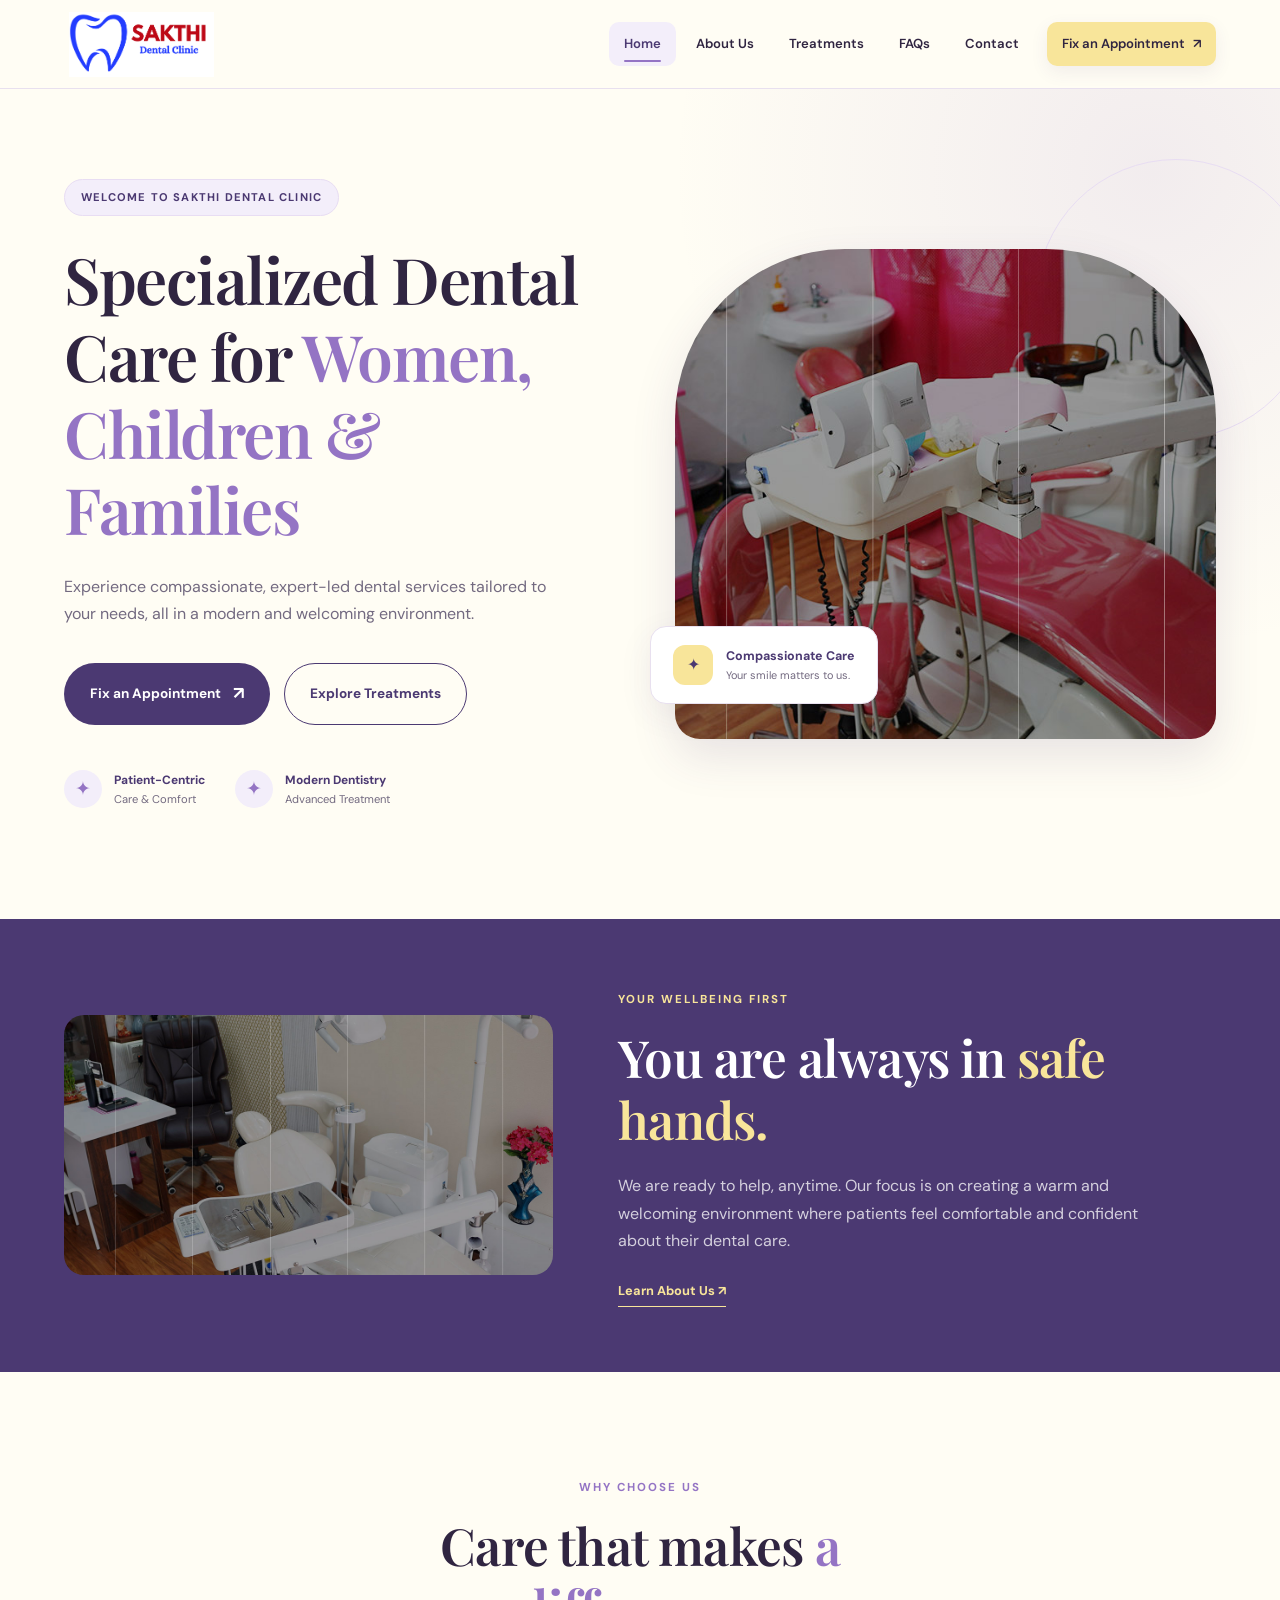
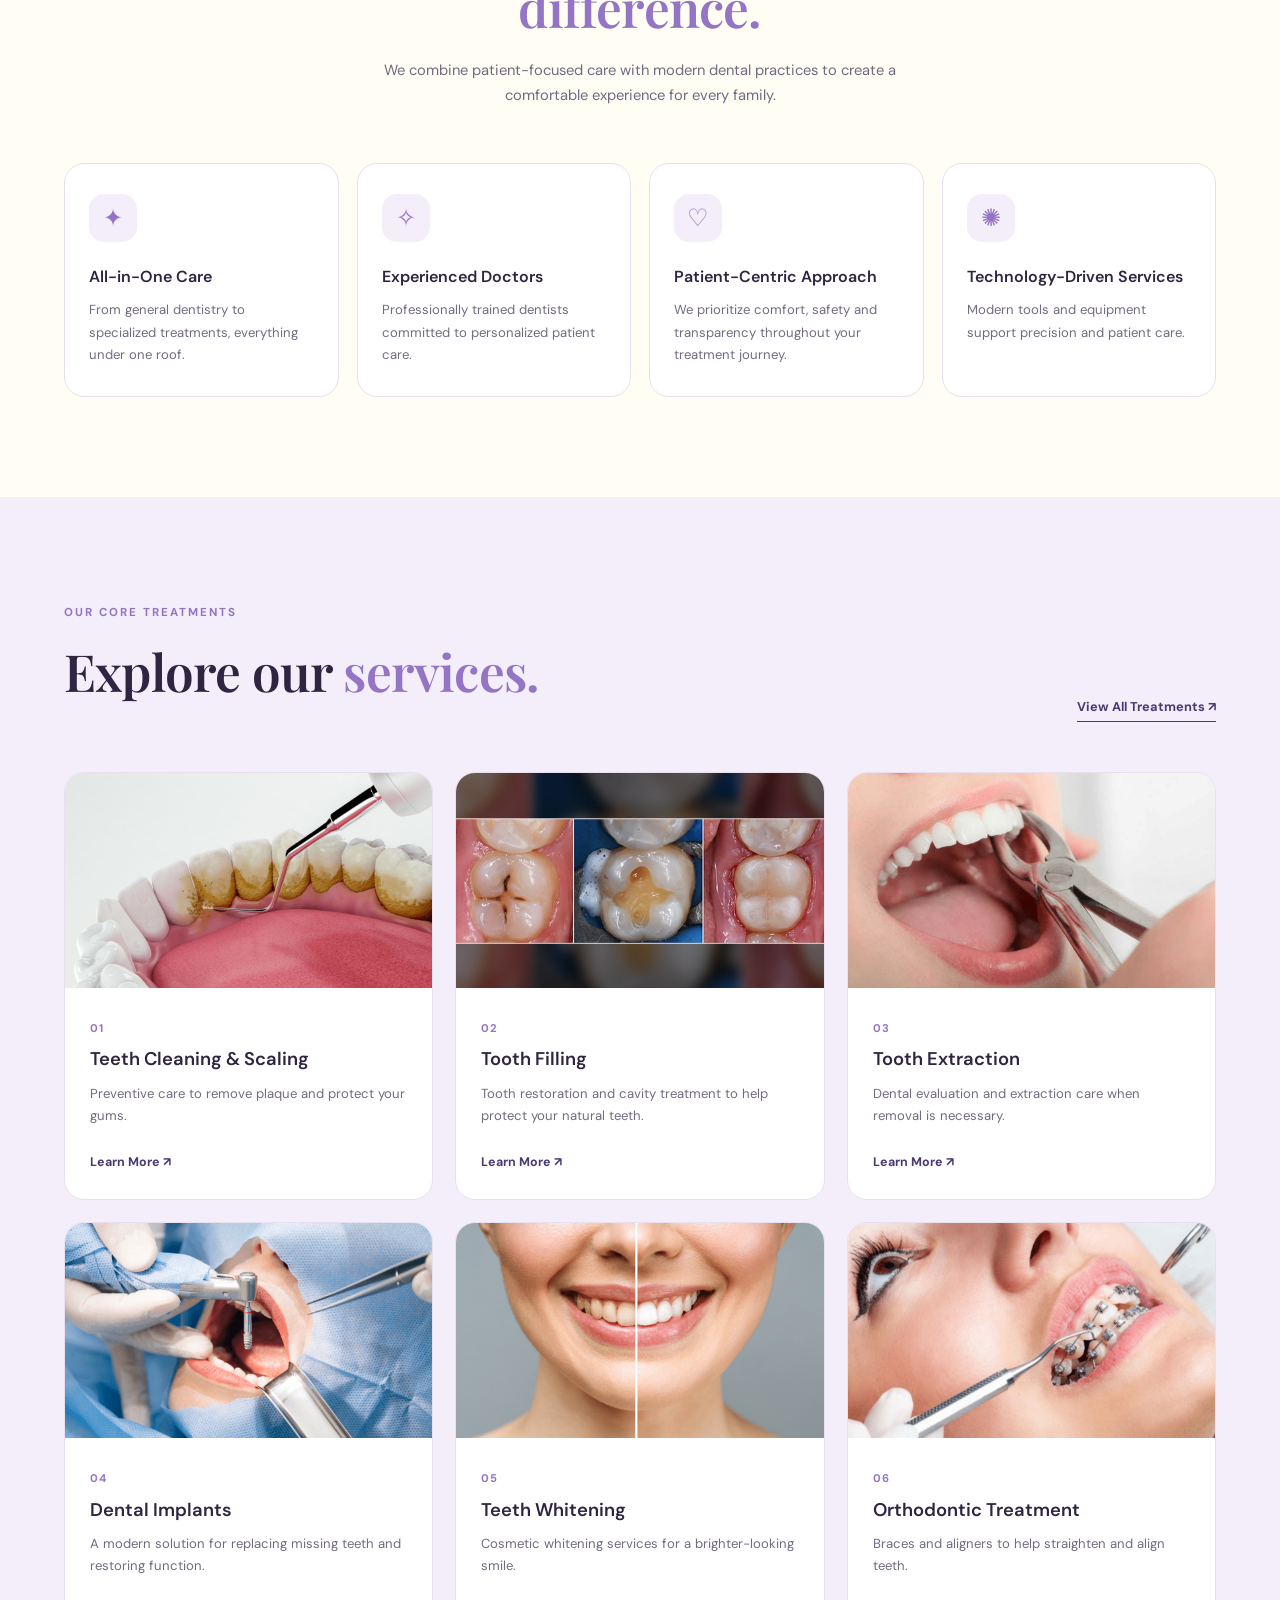
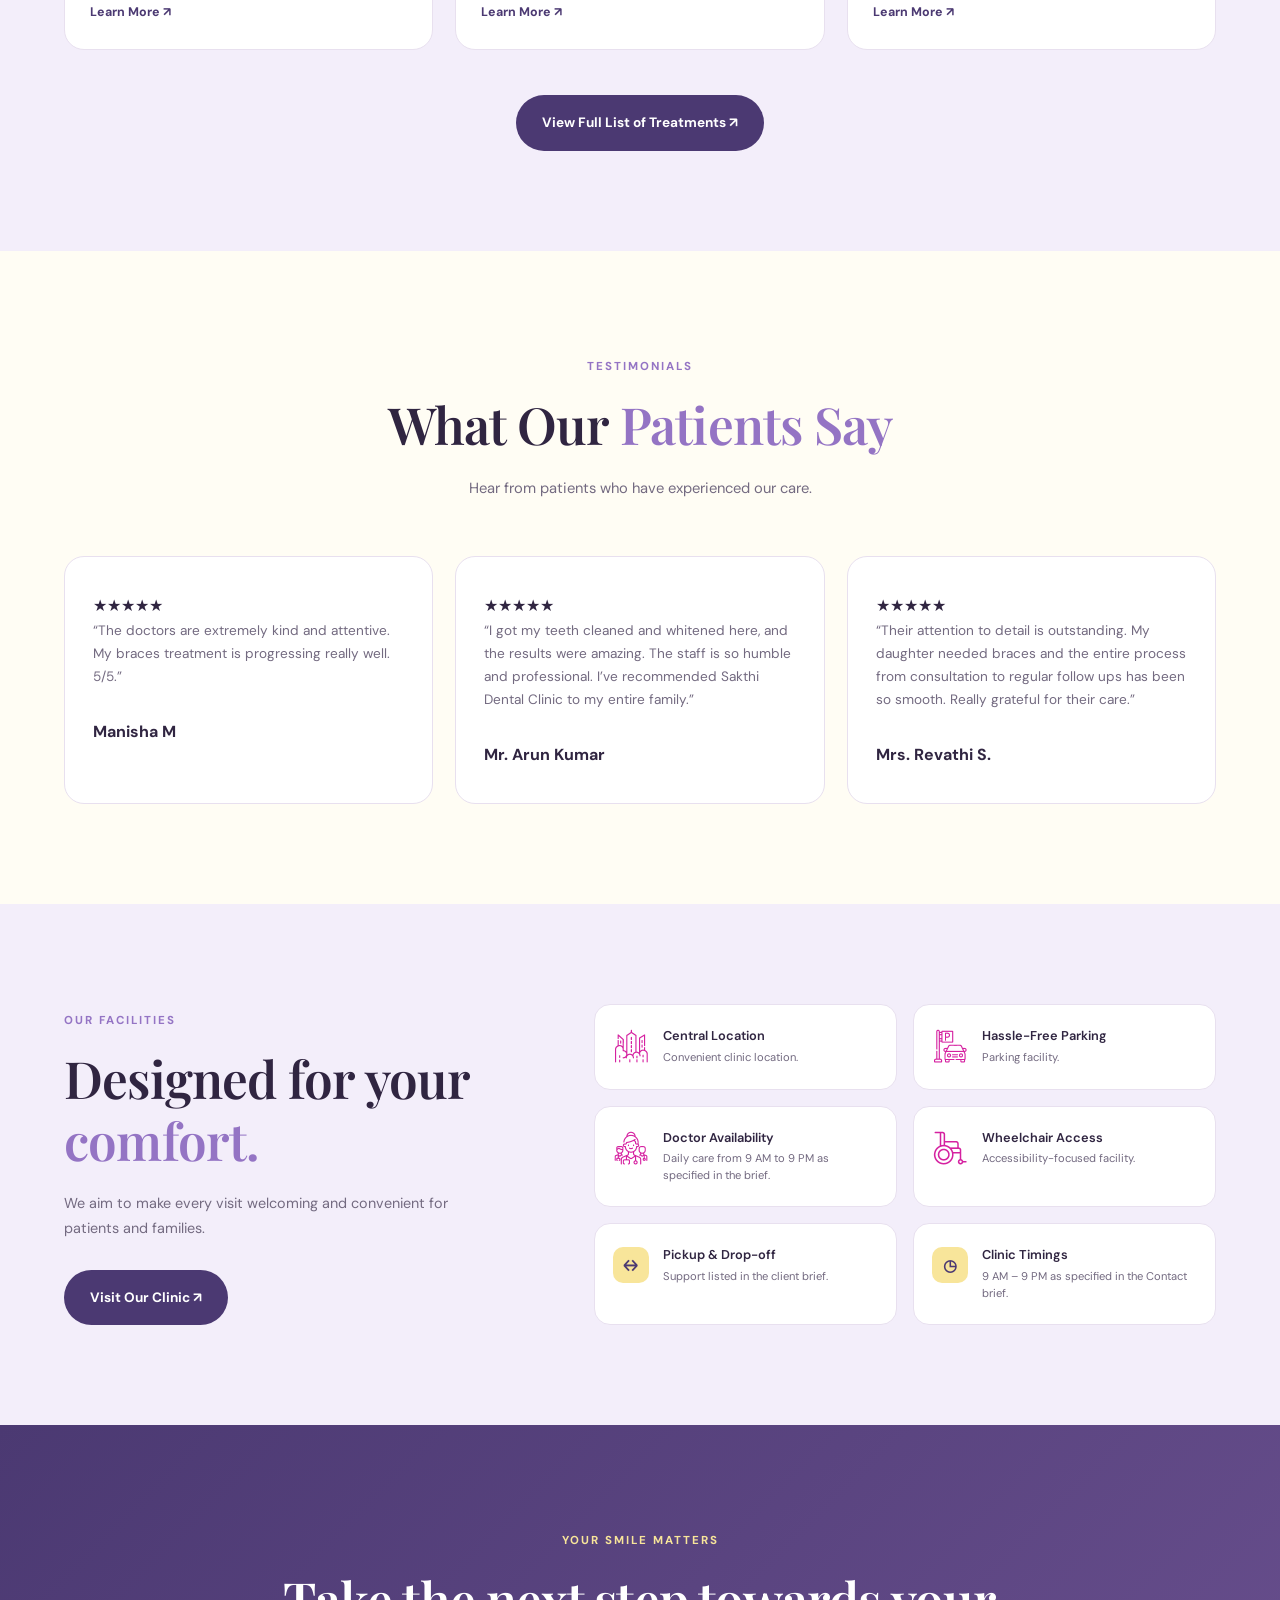
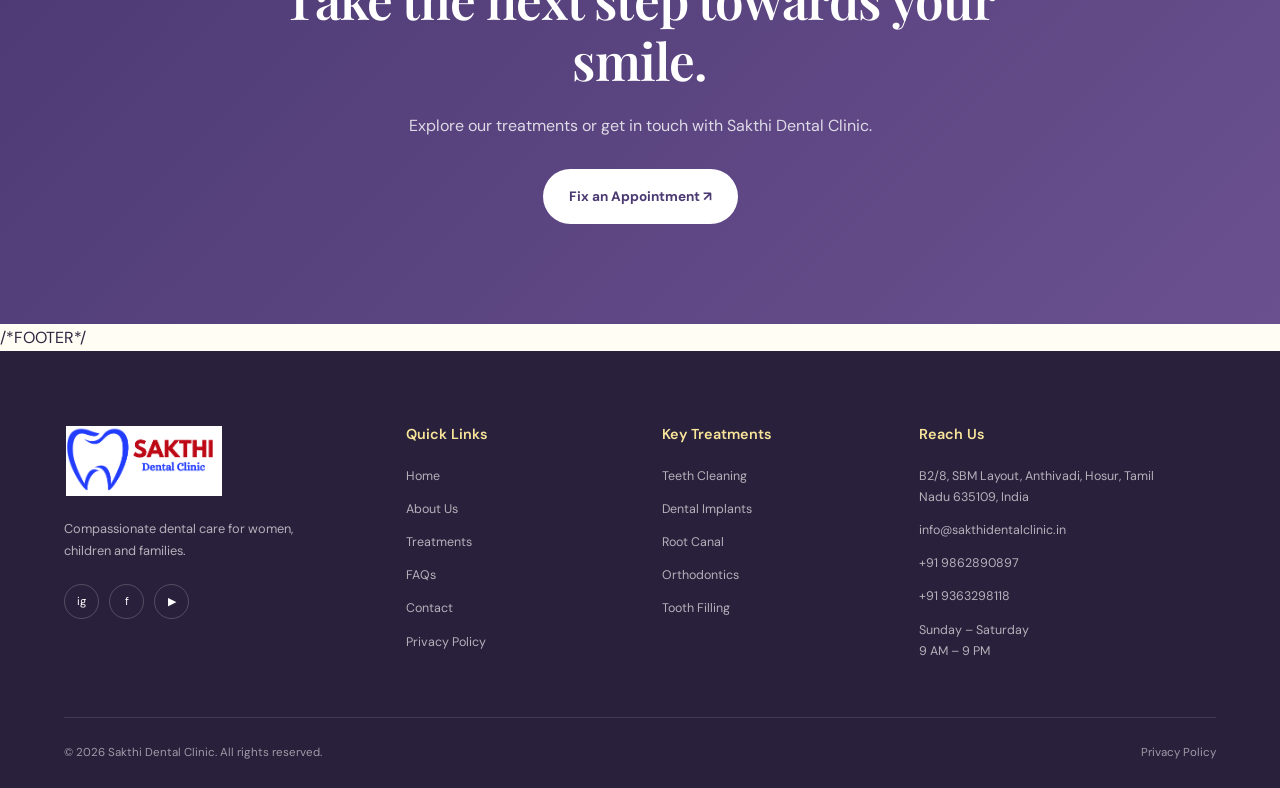
==== commit bfc71529: "Update Sakthi Dental Clinic website" ====
--- a/index.html
+++ b/index.html
@@ -434,7 +434,7 @@
                             <div class="facility-symbol">◷</div>
                             <div>
                                 <h3>Clinic Timings</h3>
-                                <p>9 AM – 7 PM as specified in the Contact brief.</p>
+                                <p>9 AM – 9 PM as specified in the Contact brief.</p>
                             </div>
                         </div>
                     </div>
@@ -512,7 +512,7 @@
                 </a>
                 <p>
                     Sunday – Saturday<br>
-                    9 AM – 7 PM
+                    9 AM – 9 PM
                 </p>
             </div>
         </div>
--- a/style.css
+++ b/style.css
@@ -1332,61 +1332,163 @@
 /* =========================================================
    ABOUT PAGE - DOCTORS
    ========================================================= */
+/* =========================================================
+   ABOUT PAGE - DOCTORS
+   PREMIUM LAVENDER DOCTOR CARDS
+   ========================================================= */
+
 .doctors-section {
     background: var(--light-purple);
 }
+
 .doctors-grid {
     display: grid;
     grid-template-columns: repeat(3, 1fr);
-    gap: 20px;
-}
+    gap: 22px;
+}
+
 .doctor-card {
     position: relative;
-    background: var(--white);
-    border: 1px solid var(--border-color);
-    border-radius: var(--radius-medium);
-    padding: 30px 25px;
+    background:
+        linear-gradient(
+            145deg,
+            var(--white) 0%,
+            var(--light-purple) 100%
+        );
+    border: 1px solid var(--soft-lilac);
+    border-radius: 24px;
+    padding: 32px 25px 28px;
     text-align: center;
     overflow: hidden;
+
+    box-shadow: 0 8px 25px rgba(75, 57, 114, 0.07);
+
     transition:
         transform 0.3s ease,
         box-shadow 0.3s ease,
         border-color 0.3s ease;
 }
+
+/* Decorative top glow */
+.doctor-card::before {
+    content: "";
+    position: absolute;
+    width: 120px;
+    height: 120px;
+    top: -65px;
+    right: -55px;
+    background: var(--soft-lilac);
+    border-radius: 50%;
+    opacity: 0.55;
+}
+
+/* Small bottom accent */
+.doctor-card::after {
+    content: "";
+    position: absolute;
+    width: 70px;
+    height: 4px;
+    left: 50%;
+    bottom: 0;
+    transform: translateX(-50%);
+    background: var(--butter-yellow);
+    border-radius: 10px 10px 0 0;
+    transition: width 0.3s ease;
+}
+
 .doctor-card:hover {
-    transform: translateY(-6px);
-    box-shadow: var(--shadow-hover);
-    border-color: var(--soft-lilac);
-}
+    transform: translateY(-8px);
+    box-shadow: 0 18px 40px rgba(75, 57, 114, 0.14);
+    border-color: var(--soft-purple);
+}
+
+.doctor-card:hover::after {
+    width: 110px;
+}
+
+/* Doctor icon */
 .doctor-icon {
+    position: relative;
+    z-index: 2;
+
     display: grid;
     place-items: center;
-    width: 58px;
-    height: 58px;
+
+    width: 68px;
+    height: 68px;
+
     margin: 0 auto 18px;
-    border-radius: 17px;
-    background: var(--light-purple);
+
+    border-radius: 20px;
+
+    background: var(--deep-purple);
+    color: var(--butter-yellow);
+
+    font-size: 1.45rem;
+
+    box-shadow:
+        0 8px 20px rgba(75, 57, 114, 0.18);
+
+    transition:
+        transform 0.3s ease,
+        background 0.3s ease;
+}
+
+.doctor-card:hover .doctor-icon {
+    transform: translateY(-3px) scale(1.04);
+    background: var(--soft-purple);
+    color: var(--white);
+}
+
+/* Doctor number */
+.doctor-number {
+    position: relative;
+    z-index: 2;
+
+    display: inline-block;
+
     color: var(--soft-purple);
-    font-size: 1.35rem;
-}
-.doctor-number {
+
+    font-size: 0.68rem;
+    font-weight: 700;
+
+    letter-spacing: 2px;
+
+    margin-bottom: 9px;
+}
+
+/* Doctor name */
+.doctor-card h3 {
+    position: relative;
+    z-index: 2;
+
+    color: var(--deep-purple);
+
+    font-size: 1.05rem;
+    line-height: 1.4;
+
+    margin-bottom: 10px;
+}
+
+/* Specialty */
+.doctor-card p {
+    position: relative;
+    z-index: 2;
+
     display: inline-block;
-    color: var(--soft-purple);
-    font-size: 0.65rem;
-    font-weight: 700;
-    letter-spacing: 1.5px;
-    margin-bottom: 8px;
-}
-.doctor-card h3 {
-    color: var(--text-dark);
-    font-size: 1rem;
+
+    color: var(--deep-purple);
+
+    background: var(--butter-yellow);
+
+    padding: 5px 12px;
+
+    border-radius: 100px;
+
+    font-size: 0.72rem;
+    font-weight: 600;
+
     line-height: 1.4;
-    margin-bottom: 8px;
-}
-.doctor-card p {
-    color: var(--text-light);
-    font-size: 0.76rem;
-    line-height: 1.5;
 }
 /* =========================================================
    ABOUT PAGE - ICON CONSISTENCY
@@ -1425,4 +1527,290 @@
     .doctor-card {
         padding: 27px 22px;
     }
+}
+/* =========================================================
+   APPOINTMENT PAGE
+   ========================================================= */
+
+.appointment-section {
+    background: var(--deep-purple);
+    padding: 90px 0;
+}
+
+.appointment-section .section-heading {
+    margin-bottom: 50px;
+}
+
+.appointment-section .section-label {
+    color: var(--butter-yellow);
+}
+
+.appointment-section .section-heading h2 {
+    color: #ffffff;
+}
+
+.appointment-section .section-heading h2 span {
+    color: var(--butter-yellow);
+}
+
+.appointment-section .section-heading p {
+    color: #eee8f4;
+}
+
+
+/* APPOINTMENT LAYOUT */
+
+.appointment-layout {
+    display: grid;
+    grid-template-columns: 1.35fr 0.65fr;
+    gap: 45px;
+    align-items: start;
+}
+
+
+/* FORM CARD */
+
+.appointment-form-card {
+    background: #ffffff;
+    border-radius: 20px;
+    padding: 40px;
+    box-shadow: 0 15px 40px rgba(0, 0, 0, 0.12);
+}
+
+.appointment-form-card form {
+    width: 100%;
+}
+
+
+/* FORM ROW */
+
+.appointment-form-card .form-row {
+    display: grid;
+    grid-template-columns: repeat(2, 1fr);
+    gap: 22px;
+}
+
+
+/* FORM GROUP */
+
+.appointment-form-card .form-group {
+    margin-bottom: 22px;
+}
+
+.appointment-form-card .form-group label {
+    display: block;
+    color: #302541;
+    font-family: "DM Sans", sans-serif;
+    font-size: 14px;
+    font-weight: 600;
+    margin-bottom: 9px;
+}
+
+
+/* INPUTS */
+
+.appointment-form-card input,
+.appointment-form-card select,
+.appointment-form-card textarea {
+    width: 100%;
+    box-sizing: border-box;
+    background: #ffffff;
+    color: #302541;
+    border: 1px solid #ddd7e7;
+    border-radius: 8px;
+    padding: 14px 15px;
+    font-family: "DM Sans", sans-serif;
+    font-size: 14px;
+    outline: none;
+    transition: border-color 0.25s ease,
+                box-shadow 0.25s ease;
+}
+
+
+/* SELECT */
+
+.appointment-form-card select {
+    cursor: pointer;
+    appearance: auto;
+}
+
+
+/* PLACEHOLDER */
+
+.appointment-form-card input::placeholder,
+.appointment-form-card textarea::placeholder {
+    color: #81788c;
+    opacity: 1;
+}
+
+
+/* FOCUS */
+
+.appointment-form-card input:focus,
+.appointment-form-card select:focus,
+.appointment-form-card textarea:focus {
+    border-color: var(--soft-purple);
+    box-shadow: 0 0 0 3px rgba(148, 116, 196, 0.12);
+}
+
+
+/* TEXTAREA */
+
+.appointment-form-card textarea {
+    resize: vertical;
+    min-height: 120px;
+}
+
+
+/* SUBMIT BUTTON */
+
+.appointment-submit {
+    border: none;
+    cursor: pointer;
+    margin-top: 5px;
+}
+
+
+/* APPOINTMENT INFORMATION */
+
+.appointment-info {
+    color: #ffffff;
+    padding: 15px 5px;
+}
+
+.appointment-info .section-label {
+    color: var(--butter-yellow);
+}
+
+.appointment-info h3 {
+    color: #ffffff;
+    font-family: "Playfair Display", serif;
+    font-size: 2.4rem;
+    line-height: 1.2;
+    margin: 15px 0 18px;
+}
+
+.appointment-info h3 span {
+    color: var(--butter-yellow);
+}
+
+.appointment-info > p {
+    color: #eee8f4;
+    font-size: 15px;
+    line-height: 1.8;
+    margin-bottom: 35px;
+}
+
+
+/* INFO ITEMS */
+
+.appointment-info-item {
+    display: flex;
+    align-items: flex-start;
+    gap: 16px;
+    margin-bottom: 27px;
+}
+
+.appointment-info-icon {
+    width: 45px;
+    height: 45px;
+    min-width: 45px;
+    display: grid;
+    place-items: center;
+    background: var(--butter-yellow);
+    color: var(--deep-purple);
+    border-radius: 12px;
+    font-size: 16px;
+}
+
+.appointment-info-item h4 {
+    color: #ffffff;
+    font-size: 15px;
+    margin: 0 0 5px;
+}
+
+.appointment-info-item p {
+    color: #eee8f4;
+    font-size: 13px;
+    line-height: 1.7;
+    margin: 0;
+}
+
+
+/* APPOINTMENT HERO */
+
+.appointment-hero {
+    padding-bottom: 70px;
+}
+
+
+/* MOBILE */
+
+@media (max-width: 768px) {
+
+    .appointment-section {
+        padding: 65px 0;
+    }
+
+    .appointment-layout {
+        grid-template-columns: 1fr;
+        gap: 40px;
+    }
+
+    .appointment-form-card {
+        padding: 28px 22px;
+    }
+
+    .appointment-form-card .form-row {
+        grid-template-columns: 1fr;
+        gap: 0;
+    }
+
+    .appointment-info {
+        text-align: center;
+        padding: 0;
+    }
+
+    .appointment-info > p {
+        margin-left: auto;
+        margin-right: auto;
+    }
+
+    .appointment-info-item {
+        justify-content: center;
+        text-align: left;
+    }
+
+}
+
+
+/* SMALL MOBILE */
+
+@media (max-width: 480px) {
+
+    .appointment-section {
+        padding: 50px 0;
+    }
+
+    .appointment-form-card {
+        padding: 24px 18px;
+        border-radius: 16px;
+    }
+
+    .appointment-info h3 {
+        font-size: 2rem;
+    }
+
+    .appointment-info-item {
+        gap: 12px;
+    }
+
+}
+.appointment-info-item p a {
+    color: inherit;
+    text-decoration: none;
+}
+
+.appointment-info-item p a:hover {
+    text-decoration: underline;
 }
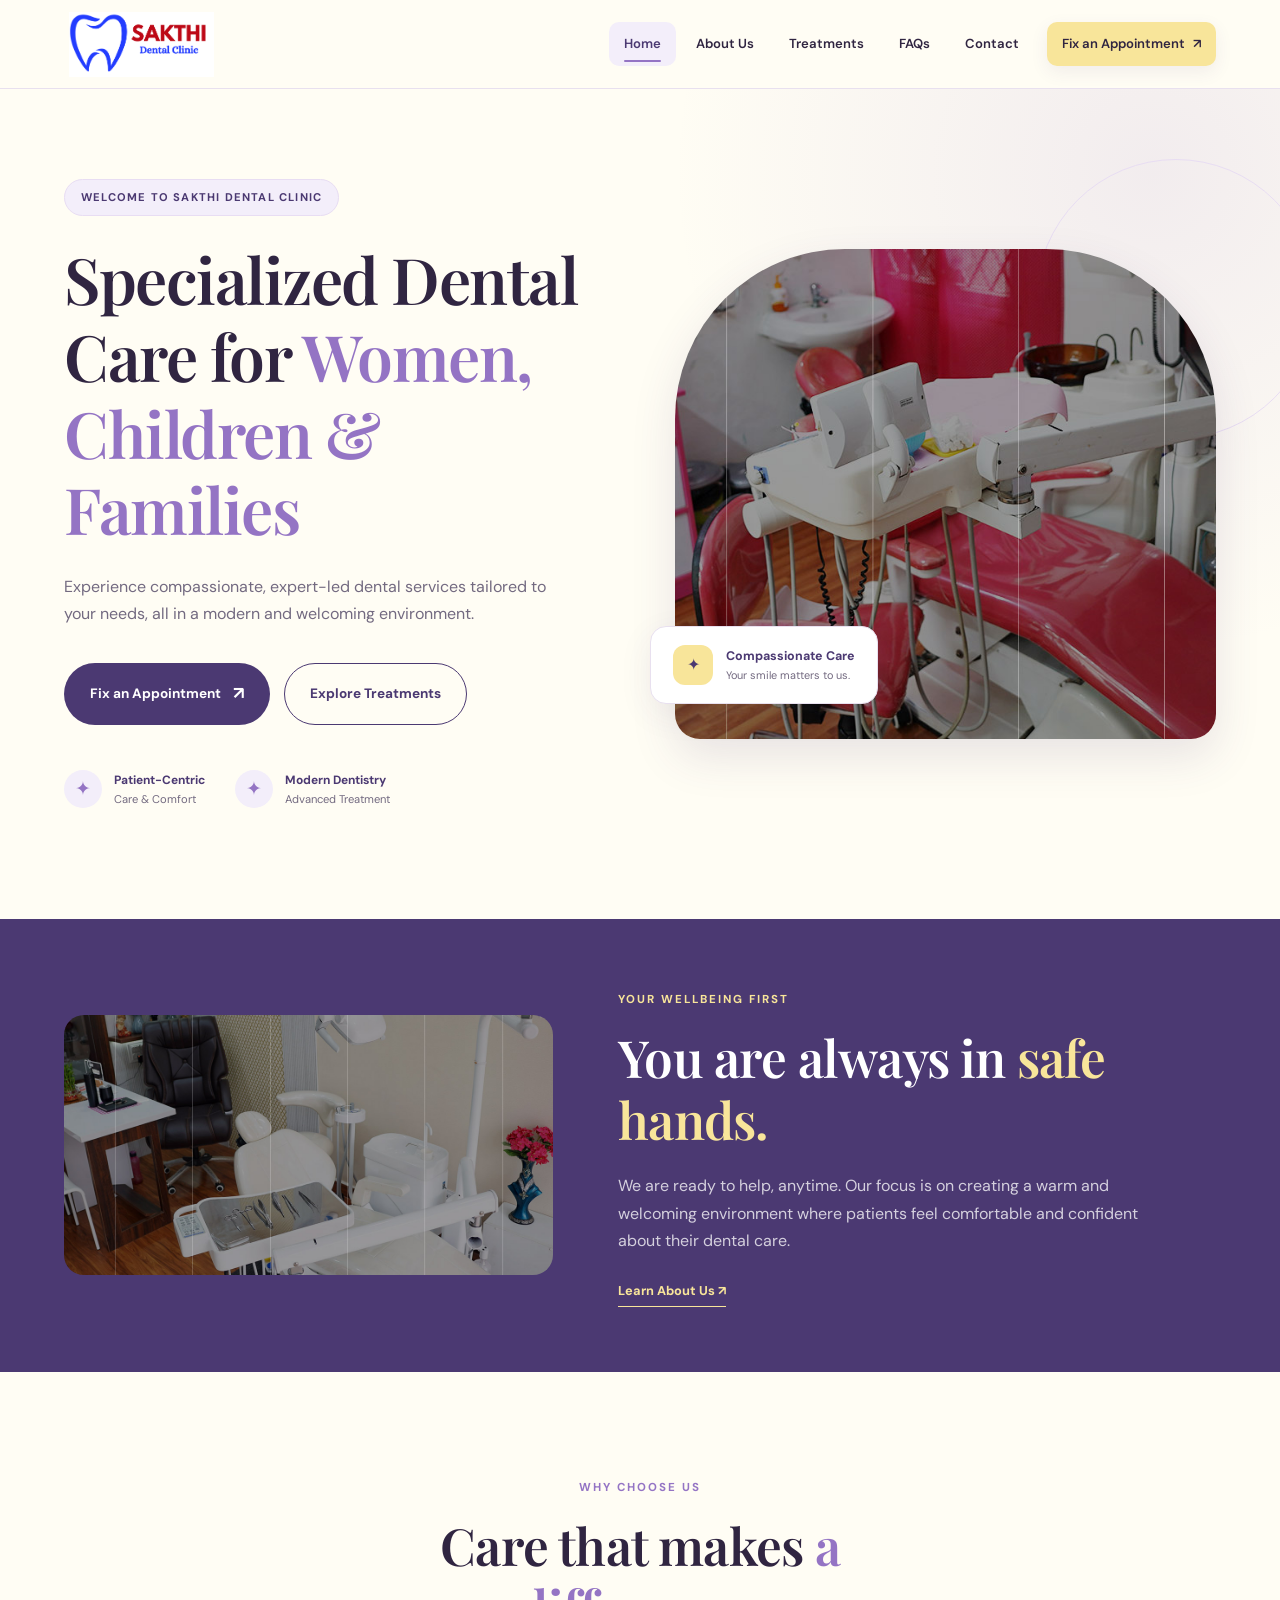
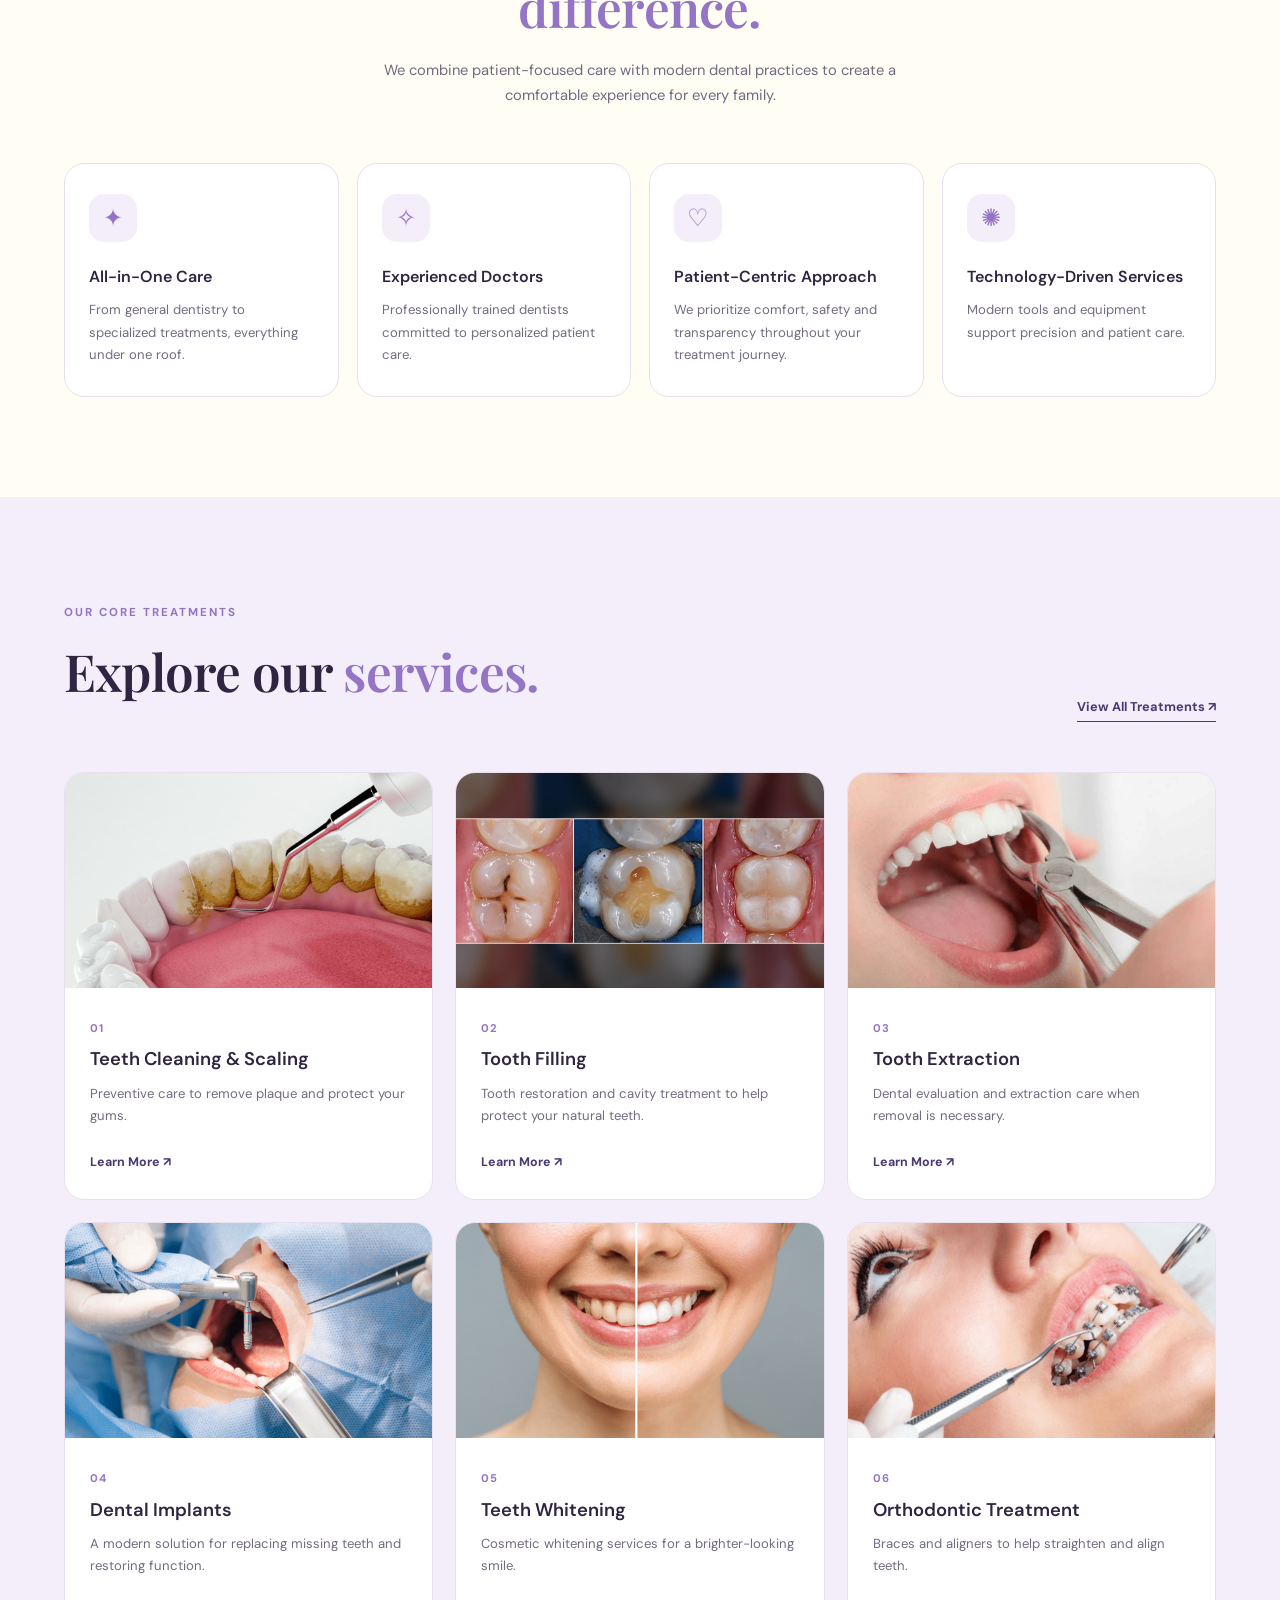
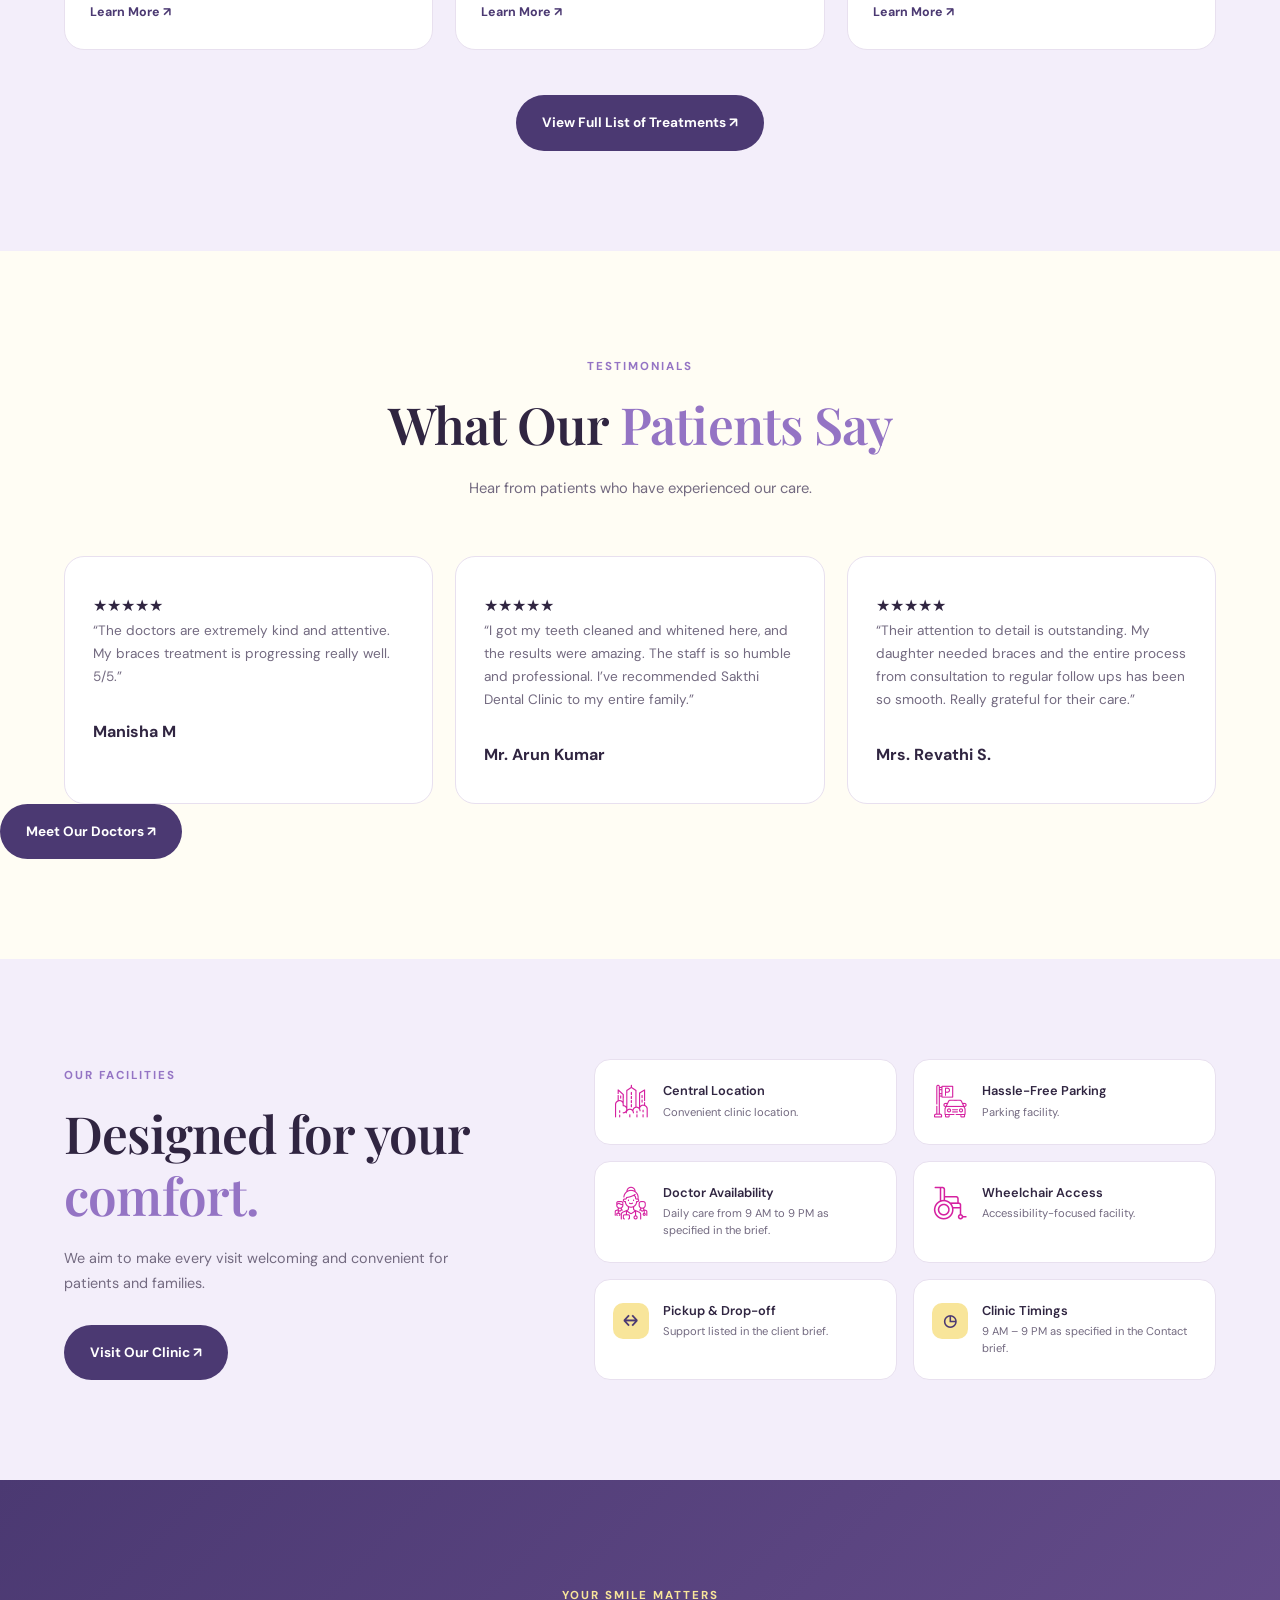
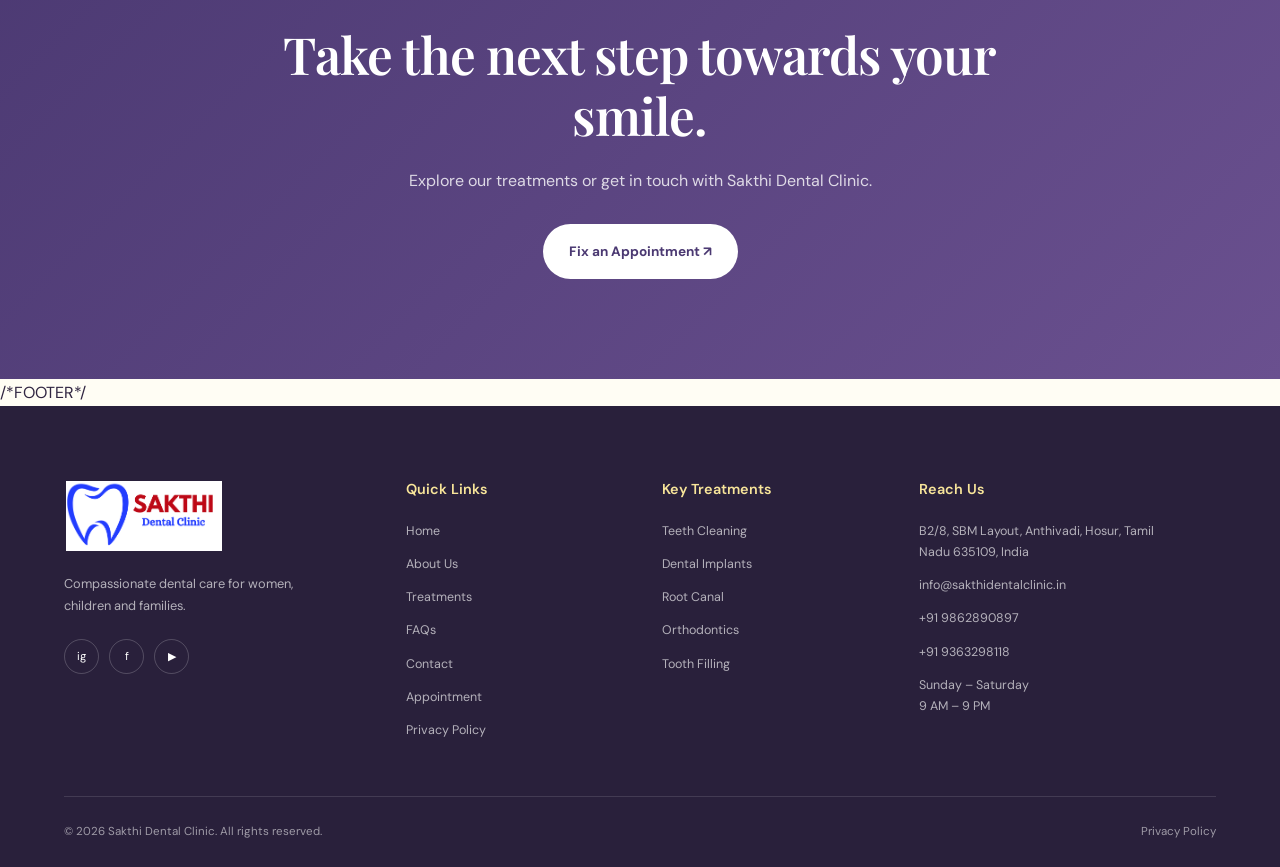
==== commit 61d9f1c0: "Update navigation and page links" ====
--- a/index.html
+++ b/index.html
@@ -30,7 +30,7 @@
     <a href="treatments.html">Treatments</a>
     <a href="faqs.html">FAQs</a>
     <a href="contact.html">Contact</a>
-    <a href="contact.html" class="nav-cta">
+    <a href="appointment.html" class="nav-cta">
         Fix an Appointment
         <span>↗</span>
     </a>
@@ -67,7 +67,7 @@
                         environment.
                     </p>
                     <div class="hero-actions">
-                        <a href="contact.html" class="btn btn-primary">
+                        <a href="appointment.html" class="btn btn-primary">
                             Fix an Appointment
                             <span>↗</span>
                         </a>
@@ -370,6 +370,13 @@
                 </h4>
             </article>
         </div>
+    </div>
+</div>
+        <div class="section-action">
+    <a href="about.html#doctors" class="btn btn-primary">
+        Meet Our Doctors ↗
+    </a>
+</div>
     </div>
 </section>
     <!-- ================= CLINIC FACILITIES ================= -->
@@ -453,7 +460,7 @@
                     Explore our treatments or get in touch with
                     Sakthi Dental Clinic.
                 </p>
-                <a href="contact.html" class="btn btn-light">
+                <a href="appointment.html" class="btn btn-light">
                     Fix an Appointment ↗
                 </a>
             </div>
@@ -485,6 +492,7 @@
                 <a href="treatments.html">Treatments</a>
                 <a href="faqs.html">FAQs</a>
                 <a href="contact.html">Contact</a>
+                <a href="appointment.html">Appointment</a>
                 <a href="privacy.html">Privacy Policy</a>
             </div>
             <div class="footer-column">
